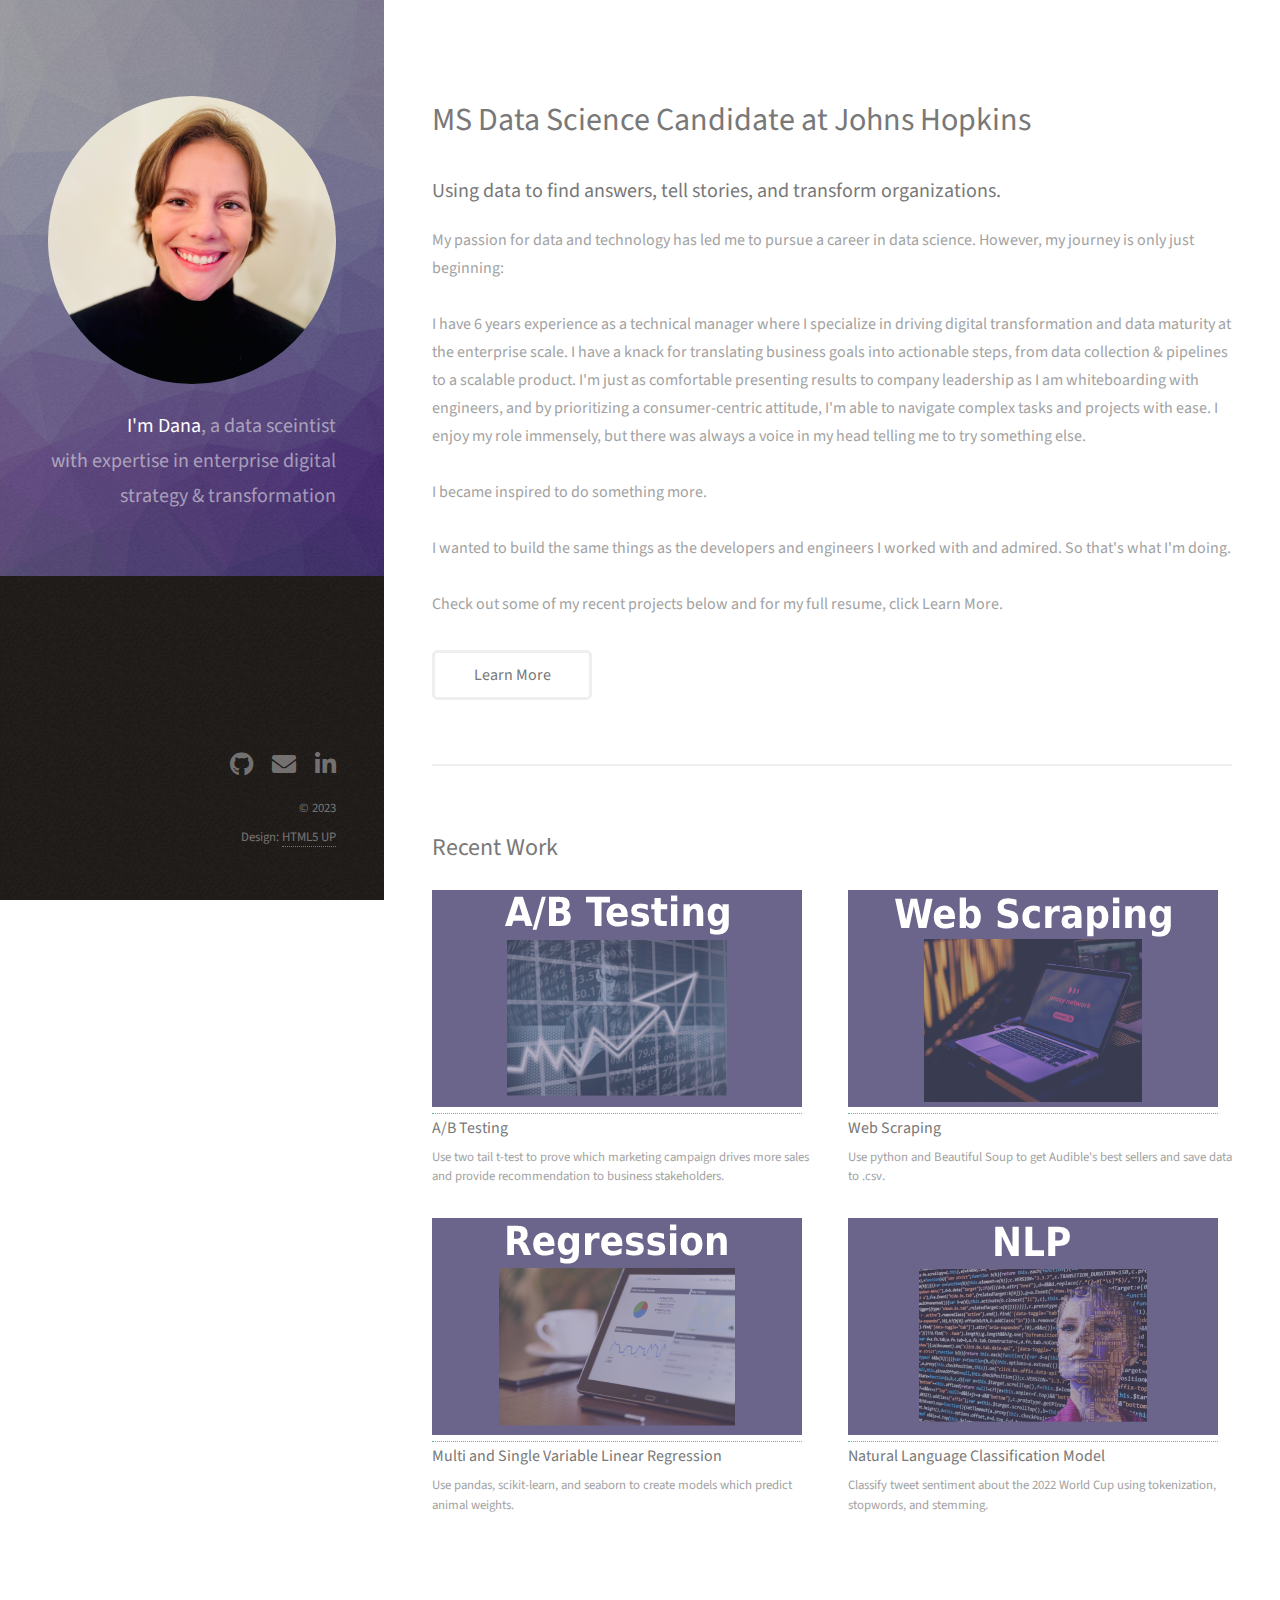
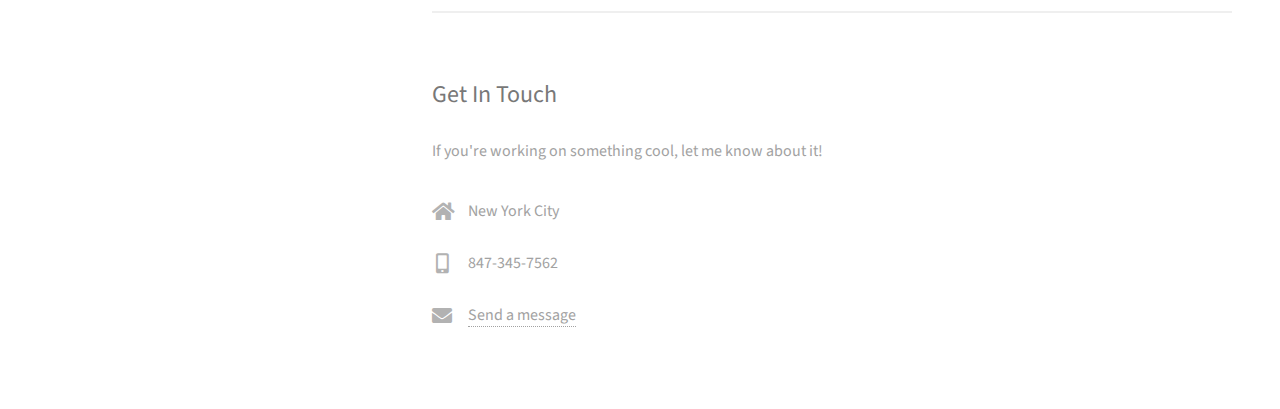
==== index.html @ c03e8cb5 "initial commit" ====
<!DOCTYPE HTML>
<!--
	Strata by HTML5 UP
	html5up.net | @ajlkn
	Free for personal and commercial use under the CCA 3.0 license (html5up.net/license)
-->
<html>
	<head>
		<title>Dana's Portfolio</title>
		<meta charset="utf-8" />
		<meta name="viewport" content="width=device-width, initial-scale=1, user-scalable=no" />
		<link rel="stylesheet" href="assets/css/main.css" />
	</head>
	<body class="is-preload">

		<!-- Header -->
			<header id="header">
				<div class="inner">
					<a href="#" class="image avatar"><img src="images/IMG_0393.jpg" alt="" /></a>
					<h1><strong>I'm Dana</strong>, a data sceintist </h1>
					<h1> with expertise in enterprise digital strategy & transformation</h1>
				</div>
			</header>

		<!-- Main -->
			<div id="main">

				<!-- One -->
					<section id="one">
						<header class="major">
							<h2>MS Data Science Candidate at Johns Hopkins</h2>
							<h3>Using data to find answers, tell stories, and transform organizations.</h3>
						</header>
						<p>My passion for data and technology has led me to pursue a career in data science. However, my journey is only just beginning: 
							<br></br>I have 6 years experience
							as a technical manager where I specialize in driving digital transformation and data maturity at the enterprise scale.
							I have a knack for translating business goals into actionable steps, from data collection & pipelines to a scalable product.
							I'm just as comfortable presenting results to company leadership as I am whiteboarding with engineers, and 
							by prioritizing a consumer-centric attitude, I'm able to navigate complex tasks and projects with ease. I enjoy my role immensely, but 
							there was always a voice in my head telling me to try something else. 


							<br></br>
							I became inspired to do something more. 
							<br></br>
							I wanted to build the same things as the developers and engineers I worked with and admired. So that's what I'm doing.
							<br></br> 

							Check out some of my recent projects below and for my full resume, click Learn More. 
						</p>
						<ul class="actions">
							<li><a href="Dana.Andrea_2023.pdf" class="button">Learn More</a></li>
						</ul>
					</section>

				<!-- Two -->
					<section id="two">
						<h2>Recent Work</h2>
						<div class="row">
							<article class="col-6 col-12-xsmall work-item">
								<a href="https://github.com/dandrea1/a-b-testing" ><img src="images/thumbs/thumbnail_proj1.png" alt="" /></a>
								<h3>A/B Testing</h3>
								<p>Use two tail t-test to prove which marketing campaign drives more sales and provide  recommendation to business stakeholders.</p>
							</article>
							<article class="col-6 col-12-xsmall work-item">
								<a href="https://github.com/dandrea1/audible_web_scraping"><img src="images/thumbs/thumbnail_proj2.png" alt="" /></a>
								<h3>Web Scraping</h3>
								<p>Use python and Beautiful Soup to get Audible's best sellers and save data to .csv.	</p>
							</article>
							<article class="col-6 col-12-xsmall work-item">
								<a href="https://github.com/dandrea1/multivariable-regression-fish-weights"><img src="images/thumbs/thumbnail_proj3.png" alt="" /></a>
								<h3>Multi and Single Variable Linear Regression</h3>
								<p>Use pandas, scikit-learn, and seaborn to create models which predict animal weights. </p>
							</article>
							<article class="col-6 col-12-xsmall work-item">
								<a href="https://github.com/dandrea1/nlp-world-cup-2022"><img src="images/thumbs/thumbnail_proj4.png" alt="" /></a>
								<h3>Natural Language Classification Model</h3>
								<p>Classify tweet sentiment about the 2022 World Cup using tokenization, stopwords, and stemming.</p>
							</article>
							<!--
								<article class="col-6 col-12-xsmall work-item">
								<a href="images/fulls/05.jpg" class="image fit thumb"><img src="images/thumbs/05.jpg" alt="" /></a>
								<h3>Nunc enim commodo aliquet</h3>
								<p>Lorem ipsum dolor sit amet nisl sed nullam feugiat.</p>
							</article>
							<article class="col-6 col-12-xsmall work-item">
								<a href="images/fulls/06.jpg" class="image fit thumb"><img src="images/thumbs/06.jpg" alt="" /></a>
								<h3>Risus ornare lacinia</h3>
								<p>Lorem ipsum dolor sit amet nisl sed nullam feugiat.</p>
							</article>

							-->
							
						</div>
						<!--
						<ul class="actions">
							<li><a href="portfolio.html" class="button">Full Portfolio</a></li>
						</ul> -->
					</section>

				<!-- Three -->
					<section id="three">
						<h2>Get In Touch</h2>
						<p>If you're working on something cool, let me know about it!</p>
						<!--<div class="row">
							<div class="col-8 col-12-small">
								<form method="post" action="https://formsubmit.co/el/kuyuda">
									<div class="row gtr-uniform gtr-50">
										<div class="col-6 col-12-xsmall"><input type="text" name="name" id="name" placeholder="Your Name" required/></div>
										<div class="col-6 col-12-xsmall"><input type="email" name="email" id="email" placeholder="Your Email" required/></div>
										<div class="col-12"><textarea name="message" id="message" placeholder="Message" rows="4"></textarea></div>
									</div>
									<br>
								
									<ul class="actions">
										<li><button type="submit" class="btn btn-lg btn-dark btn-block">Send Message</button></li>
										<a href="https://formsubmit.co/el/kuyuda" target="_blank">Email us</a>
										<li><input type="submit" value="Send Message" <a href="https://formsubmit.co/el/kuyuda" target="_blank"></a></a>></input></li>
					
									</ul>
								</form>
								
							</div>-->
							<div class="col-4 col-12-small">
								<ul class="labeled-icons">
									<li>
										<h3 class="icon solid fa-home"><span class="label">Address</span></h3>
										New York City
										<br />
										
									</li>
									<li>
										<h3 class="icon solid fa-mobile-alt"><span class="label">Phone</span></h3>
										847-345-7562
									</li>
									<li>
										<h3 class="icon solid fa-envelope"><span class="label">Email</span></h3>
										<a href="https://formsubmit.co/el/kuyuda">Send a message</a>
									</li>
								</ul>
							</div>
						</div>
					</section>

				<!-- Four -->
				<!--
					<section id="four">
						<h2>Elements</h2>

						<section>
							<h4>Text</h4>
							<p>This is <b>bold</b> and this is <strong>strong</strong>. This is <i>italic</i> and this is <em>emphasized</em>.
							This is <sup>superscript</sup> text and this is <sub>subscript</sub> text.
							This is <u>underlined</u> and this is code: <code>for (;;) { ... }</code>. Finally, <a href="#">this is a link</a>.</p>
							<hr />
							<header>
								<h4>Heading with a Subtitle</h4>
								<p>Lorem ipsum dolor sit amet nullam id egestas urna aliquam</p>
							</header>
							<p>Nunc lacinia ante nunc ac lobortis. Interdum adipiscing gravida odio porttitor sem non mi integer non faucibus ornare mi ut ante amet placerat aliquet. Volutpat eu sed ante lacinia sapien lorem accumsan varius montes viverra nibh in adipiscing blandit tempus accumsan.</p>
							<header>
								<h5>Heading with a Subtitle</h5>
								<p>Lorem ipsum dolor sit amet nullam id egestas urna aliquam</p>
							</header>
							<p>Nunc lacinia ante nunc ac lobortis. Interdum adipiscing gravida odio porttitor sem non mi integer non faucibus ornare mi ut ante amet placerat aliquet. Volutpat eu sed ante lacinia sapien lorem accumsan varius montes viverra nibh in adipiscing blandit tempus accumsan.</p>
							<hr />
							<h2>Heading Level 2</h2>
							<h3>Heading Level 3</h3>
							<h4>Heading Level 4</h4>
							<h5>Heading Level 5</h5>
							<h6>Heading Level 6</h6>
							<hr />
							<h5>Blockquote</h5>
							<blockquote>Fringilla nisl. Donec accumsan interdum nisi, quis tincidunt felis sagittis eget tempus euismod. Vestibulum ante ipsum primis in faucibus vestibulum. Blandit adipiscing eu felis iaculis volutpat ac adipiscing accumsan faucibus. Vestibulum ante ipsum primis in faucibus lorem ipsum dolor sit amet nullam adipiscing eu felis.</blockquote>
							<h5>Preformatted</h5>
							<pre><code>i = 0;

while (!deck.isInOrder()) {
print 'Iteration ' + i;
deck.shuffle();
i++;
}

print 'It took ' + i + ' iterations to sort the deck.';</code></pre>
						</section>

						<section>
							<h4>Lists</h4>
							<div class="row">
								<div class="col-6 col-12-xsmall">
									<h5>Unordered</h5>
									<ul>
										<li>Dolor pulvinar etiam magna etiam.</li>
										<li>Sagittis adipiscing lorem eleifend.</li>
										<li>Felis enim feugiat dolore viverra.</li>
									</ul>
									<h5>Alternate</h5>
									<ul class="alt">
										<li>Dolor pulvinar etiam magna etiam.</li>
										<li>Sagittis adipiscing lorem eleifend.</li>
										<li>Felis enim feugiat dolore viverra.</li>
									</ul>
								</div>
								<div class="col-6 col-12-xsmall">
									<h5>Ordered</h5>
									<ol>
										<li>Dolor pulvinar etiam magna etiam.</li>
										<li>Etiam vel felis at lorem sed viverra.</li>
										<li>Felis enim feugiat dolore viverra.</li>
										<li>Dolor pulvinar etiam magna etiam.</li>
										<li>Etiam vel felis at lorem sed viverra.</li>
										<li>Felis enim feugiat dolore viverra.</li>
									</ol>
									<h5>Icons</h5>
									<ul class="icons">
										<li><a href="#" class="icon brands fa-twitter"><span class="label">Twitter</span></a></li>
										<li><a href="#" class="icon brands fa-facebook-f"><span class="label">Facebook</span></a></li>
										<li><a href="#" class="icon brands fa-instagram"><span class="label">Instagram</span></a></li>
										<li><a href="#" class="icon brands fa-github"><span class="label">Github</span></a></li>
										<li><a href="#" class="icon brands fa-dribbble"><span class="label">Dribbble</span></a></li>
										<li><a href="#" class="icon brands fa-tumblr"><span class="label">Tumblr</span></a></li>
									</ul>
								</div>
							</div>
							<h5>Actions</h5>
							<ul class="actions">
								<li><a href="#" class="button primary">Default</a></li>
								<li><a href="#" class="button">Default</a></li>
							</ul>
							<ul class="actions small">
								<li><a href="#" class="button primary small">Small</a></li>
								<li><a href="#" class="button small">Small</a></li>
							</ul>
							<div class="row">
								<div class="col-6 col-12-small">
									<ul class="actions stacked">
										<li><a href="#" class="button primary">Default</a></li>
										<li><a href="#" class="button">Default</a></li>
									</ul>
								</div>
								<div class="col-6 col-12-small">
									<ul class="actions stacked">
										<li><a href="#" class="button primary small">Small</a></li>
										<li><a href="#" class="button small">Small</a></li>
									</ul>
								</div>
								<div class="col-6 col-12-small">
									<ul class="actions stacked">
										<li><a href="#" class="button primary fit">Default</a></li>
										<li><a href="#" class="button fit">Default</a></li>
									</ul>
								</div>
								<div class="col-6 col-12-small">
									<ul class="actions stacked">
										<li><a href="#" class="button primary small fit">Small</a></li>
										<li><a href="#" class="button small fit">Small</a></li>
									</ul>
								</div>
							</div>
						</section>

						<section>
							<h4>Table</h4>
							<h5>Default</h5>
							<div class="table-wrapper">
								<table>
									<thead>
										<tr>
											<th>Name</th>
											<th>Description</th>
											<th>Price</th>
										</tr>
									</thead>
									<tbody>
										<tr>
											<td>Item One</td>
											<td>Ante turpis integer aliquet porttitor.</td>
											<td>29.99</td>
										</tr>
										<tr>
											<td>Item Two</td>
											<td>Vis ac commodo adipiscing arcu aliquet.</td>
											<td>19.99</td>
										</tr>
										<tr>
											<td>Item Three</td>
											<td> Morbi faucibus arcu accumsan lorem.</td>
											<td>29.99</td>
										</tr>
										<tr>
											<td>Item Four</td>
											<td>Vitae integer tempus condimentum.</td>
											<td>19.99</td>
										</tr>
										<tr>
											<td>Item Five</td>
											<td>Ante turpis integer aliquet porttitor.</td>
											<td>29.99</td>
										</tr>
									</tbody>
									<tfoot>
										<tr>
											<td colspan="2"></td>
											<td>100.00</td>
										</tr>
									</tfoot>
								</table>
							</div>

							<h5>Alternate</h5>
							<div class="table-wrapper">
								<table class="alt">
									<thead>
										<tr>
											<th>Name</th>
											<th>Description</th>
											<th>Price</th>
										</tr>
									</thead>
									<tbody>
										<tr>
											<td>Item One</td>
											<td>Ante turpis integer aliquet porttitor.</td>
											<td>29.99</td>
										</tr>
										<tr>
											<td>Item Two</td>
											<td>Vis ac commodo adipiscing arcu aliquet.</td>
											<td>19.99</td>
										</tr>
										<tr>
											<td>Item Three</td>
											<td> Morbi faucibus arcu accumsan lorem.</td>
											<td>29.99</td>
										</tr>
										<tr>
											<td>Item Four</td>
											<td>Vitae integer tempus condimentum.</td>
											<td>19.99</td>
										</tr>
										<tr>
											<td>Item Five</td>
											<td>Ante turpis integer aliquet porttitor.</td>
											<td>29.99</td>
										</tr>
									</tbody>
									<tfoot>
										<tr>
											<td colspan="2"></td>
											<td>100.00</td>
										</tr>
									</tfoot>
								</table>
							</div>
						</section>

						<section>
							<h4>Buttons</h4>
							<ul class="actions">
								<li><a href="#" class="button primary">Primary</a></li>
								<li><a href="#" class="button">Default</a></li>
							</ul>
							<ul class="actions">
								<li><a href="#" class="button large">Large</a></li>
								<li><a href="#" class="button">Default</a></li>
								<li><a href="#" class="button small">Small</a></li>
							</ul>
							<ul class="actions fit">
								<li><a href="#" class="button primary fit">Fit</a></li>
								<li><a href="#" class="button fit">Fit</a></li>
							</ul>
							<ul class="actions fit small">
								<li><a href="#" class="button primary fit small">Fit + Small</a></li>
								<li><a href="#" class="button fit small">Fit + Small</a></li>
							</ul>
							<ul class="actions">
								<li><a href="#" class="button primary icon solid fa-download">Icon</a></li>
								<li><a href="#" class="button icon solid fa-download">Icon</a></li>
							</ul>
							<ul class="actions">
								<li><span class="button primary disabled">Primary</span></li>
								<li><span class="button disabled">Default</span></li>
							</ul>
						</section>

						<section>
							<h4>Form</h4>
							<form method="post" action="#">
								<div class="row gtr-uniform gtr-50">
									<div class="col-6 col-12-xsmall">
										<input type="text" name="demo-name" id="demo-name" value="" placeholder="Name" />
									</div>
									<div class="col-6 col-12-xsmall">
										<input type="email" name="demo-email" id="demo-email" value="" placeholder="Email" />
									</div>
									<div class="col-12">
										<select name="demo-category" id="demo-category">
											<option value="">- Category -</option>
											<option value="1">Manufacturing</option>
											<option value="1">Shipping</option>
											<option value="1">Administration</option>
											<option value="1">Human Resources</option>
										</select>
									</div>
									<div class="col-4 col-12-small">
										<input type="radio" id="demo-priority-low" name="demo-priority" checked>
										<label for="demo-priority-low">Low Priority</label>
									</div>
									<div class="col-4 col-12-small">
										<input type="radio" id="demo-priority-normal" name="demo-priority">
										<label for="demo-priority-normal">Normal Priority</label>
									</div>
									<div class="col-4 col-12-small">
										<input type="radio" id="demo-priority-high" name="demo-priority">
										<label for="demo-priority-high">High Priority</label>
									</div>
									<div class="col-6 col-12-small">
										<input type="checkbox" id="demo-copy" name="demo-copy">
										<label for="demo-copy">Email me a copy of this message</label>
									</div>
									<div class="col-6 col-12-small">
										<input type="checkbox" id="demo-human" name="demo-human" checked>
										<label for="demo-human">I am a human and not a robot</label>
									</div>
									<div class="col-12">
										<textarea name="demo-message" id="demo-message" placeholder="Enter your message" rows="6"></textarea>
									</div>
									<div class="col-12">
										<ul class="actions">
											<li><input type="submit" value="Send Message" class="primary" /></li>
											<li><input type="reset" value="Reset" /></li>
										</ul>
									</div>
								</div>
							</form>
						</section>

						<section>
							<h4>Image</h4>
							<h5>Fit</h5>
							<div class="box alt">
								<div class="row gtr-50 gtr-uniform">
									<div class="col-12"><span class="image fit"><img src="images/fulls/05.jpg" alt="" /></span></div>
									<div class="col-4"><span class="image fit"><img src="images/thumbs/01.jpg" alt="" /></span></div>
									<div class="col-4"><span class="image fit"><img src="images/thumbs/02.jpg" alt="" /></span></div>
									<div class="col-4"><span class="image fit"><img src="images/thumbs/03.jpg" alt="" /></span></div>
									<div class="col-4"><span class="image fit"><img src="images/thumbs/04.jpg" alt="" /></span></div>
									<div class="col-4"><span class="image fit"><img src="images/thumbs/05.jpg" alt="" /></span></div>
									<div class="col-4"><span class="image fit"><img src="images/thumbs/06.jpg" alt="" /></span></div>
									<div class="col-4"><span class="image fit"><img src="images/thumbs/03.jpg" alt="" /></span></div>
									<div class="col-4"><span class="image fit"><img src="images/thumbs/02.jpg" alt="" /></span></div>
									<div class="col-4"><span class="image fit"><img src="images/thumbs/01.jpg" alt="" /></span></div>
								</div>
							</div>
							<h5>Left &amp; Right</h5>
							<p><span class="image left"><img src="images/avatar.jpg" alt="" /></span>Fringilla nisl. Donec accumsan interdum nisi, quis tincidunt felis sagittis eget. tempus euismod. Vestibulum ante ipsum primis in faucibus vestibulum. Blandit adipiscing eu felis iaculis volutpat ac adipiscing accumsan eu faucibus. Integer ac pellentesque praesent tincidunt felis sagittis eget. tempus euismod. Vestibulum ante ipsum primis in faucibus vestibulum. Blandit adipiscing eu felis iaculis volutpat ac adipiscing accumsan eu faucibus. Integer ac pellentesque praesent. Donec accumsan interdum nisi, quis tincidunt felis sagittis eget. tempus euismod. Vestibulum ante ipsum primis in faucibus vestibulum. Blandit adipiscing eu felis iaculis volutpat ac adipiscing accumsan eu faucibus. Integer ac pellentesque praesent tincidunt felis sagittis eget. tempus euismod. Vestibulum ante ipsum primis in faucibus vestibulum. Blandit adipiscing eu felis iaculis volutpat ac adipiscing accumsan eu faucibus. Integer ac pellentesque praesent.</p>
							<p><span class="image right"><img src="images/avatar.jpg" alt="" /></span>Fringilla nisl. Donec accumsan interdum nisi, quis tincidunt felis sagittis eget. tempus euismod. Vestibulum ante ipsum primis in faucibus vestibulum. Blandit adipiscing eu felis iaculis volutpat ac adipiscing accumsan eu faucibus. Integer ac pellentesque praesent tincidunt felis sagittis eget. tempus euismod. Vestibulum ante ipsum primis in faucibus vestibulum. Blandit adipiscing eu felis iaculis volutpat ac adipiscing accumsan eu faucibus. Integer ac pellentesque praesent. Donec accumsan interdum nisi, quis tincidunt felis sagittis eget. tempus euismod. Vestibulum ante ipsum primis in faucibus vestibulum. Blandit adipiscing eu felis iaculis volutpat ac adipiscing accumsan eu faucibus. Integer ac pellentesque praesent tincidunt felis sagittis eget. tempus euismod. Vestibulum ante ipsum primis in faucibus vestibulum. Blandit adipiscing eu felis iaculis volutpat ac adipiscing accumsan eu faucibus. Integer ac pellentesque praesent.</p>
						</section>

					</section>
				-->

			</div>

		<!-- Footer -->
			<footer id="footer">
				<div class="inner">
					<ul class="icons">
						<li><a href="https://github.com/dandrea1" class="icon brands fa-github"><span class="label">Github</span></a></li>
						<li><a href="https://formsubmit.co/el/kuyuda" class="icon solid fa-envelope"><span class="label">Email</span></a></li>
						<li><a href="https://www.linkedin.com/in/dana-andrea-mba-8029447b/" class="icon brands fa-linkedin-in"><span class="label">Linkedin</span></a></li>
						<!--<li><a href="#three" class="icon solid fa-thumbtack"><span class="label">Email</span></a></li>-->
					</ul>
					<ul class="copyright">
						<li>&copy; 2023</li><li>Design: <a href="http://html5up.net">HTML5 UP</a></li>
					</ul>
				</div>
			</footer>

		<!-- Scripts -->
			<script src="assets/js/jquery.min.js"></script>
			<script src="assets/js/jquery.poptrox.min.js"></script>
			<script src="assets/js/browser.min.js"></script>
			<script src="assets/js/breakpoints.min.js"></script>
			<script src="assets/js/util.js"></script>
			<script src="assets/js/main.js"></script>

	</body>
</html>
---- assets/css/main.css ----
@import url("fontawesome-all.min.css");
@import url("https://fonts.googleapis.com/css?family=Source+Sans+Pro:400,400italic");

/*
	Strata by HTML5 UP
	html5up.net | @ajlkn
	Free for personal and commercial use under the CCA 3.0 license (html5up.net/license)
*/

html, body, div, span, applet, object,
iframe, h1, h2, h3, h4, h5, h6, p, blockquote,
pre, a, abbr, acronym, address, big, cite,
code, del, dfn, em, img, ins, kbd, q, s, samp,
small, strike, strong, sub, sup, tt, var, b,
u, i, center, dl, dt, dd, ol, ul, li, fieldset,
form, label, legend, table, caption, tbody,
tfoot, thead, tr, th, td, article, aside,
canvas, details, embed, figure, figcaption,
footer, header, hgroup, menu, nav, output, ruby,
section, summary, time, mark, audio, video {
	margin: 0;
	padding: 0;
	border: 0;
	font-size: 100%;
	font: inherit;
	vertical-align: baseline;}

article, aside, details, figcaption, figure,
footer, header, hgroup, menu, nav, section {
	display: block;}

body {
	line-height: 1;
}

ol, ul {
	list-style: none;
}

blockquote, q {
	quotes: none;
}

	blockquote:before, blockquote:after, q:before, q:after {
		content: '';
		content: none;
	}

table {
	border-collapse: collapse;
	border-spacing: 0;
}

body {
	-webkit-text-size-adjust: none;
}

mark {
	background-color: transparent;
	color: inherit;
}

input::-moz-focus-inner {
	border: 0;
	padding: 0;
}

input, select, textarea {
	-moz-appearance: none;
	-webkit-appearance: none;
	-ms-appearance: none;
	appearance: none;
}




/* Basic */

	html {
		box-sizing: border-box;
	}

	*, *:before, *:after {
		box-sizing: inherit;
	}

	body {
		background: #fff;
	}

		body.is-preload *, body.is-preload *:before, body.is-preload *:after {
			-moz-animation: none !important;
			-webkit-animation: none !important;
			-ms-animation: none !important;
			animation: none !important;
			-moz-transition: none !important;
			-webkit-transition: none !important;
			-ms-transition: none !important;
			transition: none !important;
		}

	body, input, select, textarea {
		color: #a2a2a2;
		font-family: "Source Sans Pro", Helvetica, sans-serif;
		font-size: 16pt;
		font-weight: 400;
		line-height: 1.75em;
	}

	a {
		-moz-transition: color 0.2s ease-in-out, border-color 0.2s ease-in-out;
		-webkit-transition: color 0.2s ease-in-out, border-color 0.2s ease-in-out;
		-ms-transition: color 0.2s ease-in-out, border-color 0.2s ease-in-out;
		transition: color 0.2s ease-in-out, border-color 0.2s ease-in-out;
		border-bottom: dotted 1px;
		color: #49bf9d;
		text-decoration: none;
	}

		a:hover {
			border-bottom-color: transparent;
			color: #49bf9d !important;
			text-decoration: none;
		}

	strong, b {
		color: #787878;
		font-weight: 400;
	}

	em, i {
		font-style: italic;
	}

	p {
		margin: 0 0 2em 0;
	}

	h1, h2, h3, h4, h5, h6 {
		color: #787878;
		font-weight: 400;
		line-height: 1em;
		margin: 0 0 1em 0;
	}

		h1 a, h2 a, h3 a, h4 a, h5 a, h6 a {
			color: inherit;
			text-decoration: none;
		}

	h1 {
		font-size: 2em;
		line-height: 1.5em;
	}

	h2 {
		font-size: 1.5em;
		line-height: 1.5em;
	}

	h3 {
		font-size: 1.25em;
		line-height: 1.5em;
	}

	h4 {
		font-size: 1.1em;
		line-height: 1.5em;
	}

	h5 {
		font-size: 0.9em;
		line-height: 1.5em;
	}

	h6 {
		font-size: 0.7em;
		line-height: 1.5em;
	}

	sub {
		font-size: 0.8em;
		position: relative;
		top: 0.5em;
	}

	sup {
		font-size: 0.8em;
		position: relative;
		top: -0.5em;
	}

	hr {
		border: 0;
		border-bottom: solid 2px #efefef;
		margin: 2em 0;
	}

		hr.major {
			margin: 3em 0;
		}

	blockquote {
		border-left: solid 6px #efefef;
		font-style: italic;
		margin: 0 0 2em 0;
		padding: 0.5em 0 0.5em 1.5em;
	}

	code {
		background: #f7f7f7;
		border-radius: 0.35em;
		border: solid 2px #efefef;
		font-family: "Courier New", monospace;
		font-size: 0.9em;
		margin: 0 0.25em;
		padding: 0.25em 0.65em;
	}

	pre {
		-webkit-overflow-scrolling: touch;
		font-family: "Courier New", monospace;
		font-size: 0.9em;
		margin: 0 0 2em 0;
	}

		pre code {
			display: block;
			line-height: 1.75em;
			padding: 1em 1.5em;
			overflow-x: auto;
		}

	.align-left {
		text-align: left;
	}

	.align-center {
		text-align: center;
	}

	.align-right {
		text-align: right;
	}

/* Container */

	.container {
		margin: 0 auto;
		max-width: calc(100% - 4em);
		width: 100%;
	}

		.container.xsmall {
			width: 25%;
		}

		.container.small {
			width: 50%;
		}

		.container.medium {
			width: 75%;
		}

		.container.large {
			width: 125%;
		}

		.container.xlarge {
			width: 150%;
		}

		.container.max {
			width: 100%;
		}

		@media screen and (max-width: 980px) {

			.container {
				width: 100% !important;
				max-width: 100% !important;
			}

		}

		@media screen and (max-width: 480px) {

			.container {
				max-width: calc(100% - 3em);
			}

		}

/* Row */

	.row {
		display: flex;
		flex-wrap: wrap;
		box-sizing: border-box;
		align-items: stretch;
	}

		.row > * {
			box-sizing: border-box;
		}

		.row.gtr-uniform > * > :last-child {
			margin-bottom: 0;
		}

		.row.aln-left {
			justify-content: flex-start;
		}

		.row.aln-center {
			justify-content: center;
		}

		.row.aln-right {
			justify-content: flex-end;
		}

		.row.aln-top {
			align-items: flex-start;
		}

		.row.aln-middle {
			align-items: center;
		}

		.row.aln-bottom {
			align-items: flex-end;
		}

		.row > .imp {
			order: -1;
		}

		.row > .col-1 {
			width: 8.33333%;
		}

		.row > .off-1 {
			margin-left: 8.33333%;
		}

		.row > .col-2 {
			width: 16.66667%;
		}

		.row > .off-2 {
			margin-left: 16.66667%;
		}

		.row > .col-3 {
			width: 25%;
		}

		.row > .off-3 {
			margin-left: 25%;
		}

		.row > .col-4 {
			width: 33.33333%;
		}

		.row > .off-4 {
			margin-left: 33.33333%;
		}

		.row > .col-5 {
			width: 41.66667%;
		}

		.row > .off-5 {
			margin-left: 41.66667%;
		}

		.row > .col-6 {
			width: 50%;
		}

		.row > .off-6 {
			margin-left: 50%;
		}

		.row > .col-7 {
			width: 58.33333%;
		}

		.row > .off-7 {
			margin-left: 58.33333%;
		}

		.row > .col-8 {
			width: 66.66667%;
		}

		.row > .off-8 {
			margin-left: 66.66667%;
		}

		.row > .col-9 {
			width: 75%;
		}

		.row > .off-9 {
			margin-left: 75%;
		}

		.row > .col-10 {
			width: 83.33333%;
		}

		.row > .off-10 {
			margin-left: 83.33333%;
		}

		.row > .col-11 {
			width: 91.66667%;
		}

		.row > .off-11 {
			margin-left: 91.66667%;
		}

		.row > .col-12 {
			width: 100%;
		}

		.row > .off-12 {
			margin-left: 100%;
		}

		.row.gtr-0 {
			margin-top: 0;
			margin-left: 0em;
		}

			.row.gtr-0 > * {
				padding: 0 0 0 0em;
			}

			.row.gtr-0.gtr-uniform {
				margin-top: 0em;
			}

				.row.gtr-0.gtr-uniform > * {
					padding-top: 0em;
				}

		.row.gtr-25 {
			margin-top: 0;
			margin-left: -0.625em;
		}

			.row.gtr-25 > * {
				padding: 0 0 0 0.625em;
			}

			.row.gtr-25.gtr-uniform {
				margin-top: -0.625em;
			}

				.row.gtr-25.gtr-uniform > * {
					padding-top: 0.625em;
				}

		.row.gtr-50 {
			margin-top: 0;
			margin-left: -1.25em;
		}

			.row.gtr-50 > * {
				padding: 0 0 0 1.25em;
			}

			.row.gtr-50.gtr-uniform {
				margin-top: -1.25em;
			}

				.row.gtr-50.gtr-uniform > * {
					padding-top: 1.25em;
				}

		.row {
			margin-top: 0;
			margin-left: -2.5em;
		}

			.row > * {
				padding: 0 0 0 2.5em;
			}

			.row.gtr-uniform {
				margin-top: -2.5em;
			}

				.row.gtr-uniform > * {
					padding-top: 2.5em;
				}

		.row.gtr-150 {
			margin-top: 0;
			margin-left: -3.75em;
		}

			.row.gtr-150 > * {
				padding: 0 0 0 3.75em;
			}

			.row.gtr-150.gtr-uniform {
				margin-top: -3.75em;
			}

				.row.gtr-150.gtr-uniform > * {
					padding-top: 3.75em;
				}

		.row.gtr-200 {
			margin-top: 0;
			margin-left: -5em;
		}

			.row.gtr-200 > * {
				padding: 0 0 0 5em;
			}

			.row.gtr-200.gtr-uniform {
				margin-top: -5em;
			}

				.row.gtr-200.gtr-uniform > * {
					padding-top: 5em;
				}

		@media screen and (max-width: 1800px) {

			.row {
				display: flex;
				flex-wrap: wrap;
				box-sizing: border-box;
				align-items: stretch;
			}

				.row > * {
					box-sizing: border-box;
				}

				.row.gtr-uniform > * > :last-child {
					margin-bottom: 0;
				}

				.row.aln-left {
					justify-content: flex-start;
				}

				.row.aln-center {
					justify-content: center;
				}

				.row.aln-right {
					justify-content: flex-end;
				}

				.row.aln-top {
					align-items: flex-start;
				}

				.row.aln-middle {
					align-items: center;
				}

				.row.aln-bottom {
					align-items: flex-end;
				}

				.row > .imp-xlarge {
					order: -1;
				}

				.row > .col-1-xlarge {
					width: 8.33333%;
				}

				.row > .off-1-xlarge {
					margin-left: 8.33333%;
				}

				.row > .col-2-xlarge {
					width: 16.66667%;
				}

				.row > .off-2-xlarge {
					margin-left: 16.66667%;
				}

				.row > .col-3-xlarge {
					width: 25%;
				}

				.row > .off-3-xlarge {
					margin-left: 25%;
				}

				.row > .col-4-xlarge {
					width: 33.33333%;
				}

				.row > .off-4-xlarge {
					margin-left: 33.33333%;
				}

				.row > .col-5-xlarge {
					width: 41.66667%;
				}

				.row > .off-5-xlarge {
					margin-left: 41.66667%;
				}

				.row > .col-6-xlarge {
					width: 50%;
				}

				.row > .off-6-xlarge {
					margin-left: 50%;
				}

				.row > .col-7-xlarge {
					width: 58.33333%;
				}

				.row > .off-7-xlarge {
					margin-left: 58.33333%;
				}

				.row > .col-8-xlarge {
					width: 66.66667%;
				}

				.row > .off-8-xlarge {
					margin-left: 66.66667%;
				}

				.row > .col-9-xlarge {
					width: 75%;
				}

				.row > .off-9-xlarge {
					margin-left: 75%;
				}

				.row > .col-10-xlarge {
					width: 83.33333%;
				}

				.row > .off-10-xlarge {
					margin-left: 83.33333%;
				}

				.row > .col-11-xlarge {
					width: 91.66667%;
				}

				.row > .off-11-xlarge {
					margin-left: 91.66667%;
				}

				.row > .col-12-xlarge {
					width: 100%;
				}

				.row > .off-12-xlarge {
					margin-left: 100%;
				}

				.row.gtr-0 {
					margin-top: 0;
					margin-left: 0em;
				}

					.row.gtr-0 > * {
						padding: 0 0 0 0em;
					}

					.row.gtr-0.gtr-uniform {
						margin-top: 0em;
					}

						.row.gtr-0.gtr-uniform > * {
							padding-top: 0em;
						}

				.row.gtr-25 {
					margin-top: 0;
					margin-left: -0.625em;
				}

					.row.gtr-25 > * {
						padding: 0 0 0 0.625em;
					}

					.row.gtr-25.gtr-uniform {
						margin-top: -0.625em;
					}

						.row.gtr-25.gtr-uniform > * {
							padding-top: 0.625em;
						}

				.row.gtr-50 {
					margin-top: 0;
					margin-left: -1.25em;
				}

					.row.gtr-50 > * {
						padding: 0 0 0 1.25em;
					}

					.row.gtr-50.gtr-uniform {
						margin-top: -1.25em;
					}

						.row.gtr-50.gtr-uniform > * {
							padding-top: 1.25em;
						}

				.row {
					margin-top: 0;
					margin-left: -2.5em;
				}

					.row > * {
						padding: 0 0 0 2.5em;
					}

					.row.gtr-uniform {
						margin-top: -2.5em;
					}

						.row.gtr-uniform > * {
							padding-top: 2.5em;
						}

				.row.gtr-150 {
					margin-top: 0;
					margin-left: -3.75em;
				}

					.row.gtr-150 > * {
						padding: 0 0 0 3.75em;
					}

					.row.gtr-150.gtr-uniform {
						margin-top: -3.75em;
					}

						.row.gtr-150.gtr-uniform > * {
							padding-top: 3.75em;
						}

				.row.gtr-200 {
					margin-top: 0;
					margin-left: -5em;
				}

					.row.gtr-200 > * {
						padding: 0 0 0 5em;
					}

					.row.gtr-200.gtr-uniform {
						margin-top: -5em;
					}

						.row.gtr-200.gtr-uniform > * {
							padding-top: 5em;
						}

		}

		@media screen and (max-width: 1280px) {

			.row {
				display: flex;
				flex-wrap: wrap;
				box-sizing: border-box;
				align-items: stretch;
			}

				.row > * {
					box-sizing: border-box;
				}

				.row.gtr-uniform > * > :last-child {
					margin-bottom: 0;
				}

				.row.aln-left {
					justify-content: flex-start;
				}

				.row.aln-center {
					justify-content: center;
				}

				.row.aln-right {
					justify-content: flex-end;
				}

				.row.aln-top {
					align-items: flex-start;
				}

				.row.aln-middle {
					align-items: center;
				}

				.row.aln-bottom {
					align-items: flex-end;
				}

				.row > .imp-large {
					order: -1;
				}

				.row > .col-1-large {
					width: 8.33333%;
				}

				.row > .off-1-large {
					margin-left: 8.33333%;
				}

				.row > .col-2-large {
					width: 16.66667%;
				}

				.row > .off-2-large {
					margin-left: 16.66667%;
				}

				.row > .col-3-large {
					width: 25%;
				}

				.row > .off-3-large {
					margin-left: 25%;
				}

				.row > .col-4-large {
					width: 33.33333%;
				}

				.row > .off-4-large {
					margin-left: 33.33333%;
				}

				.row > .col-5-large {
					width: 41.66667%;
				}

				.row > .off-5-large {
					margin-left: 41.66667%;
				}

				.row > .col-6-large {
					width: 50%;
				}

				.row > .off-6-large {
					margin-left: 50%;
				}

				.row > .col-7-large {
					width: 58.33333%;
				}

				.row > .off-7-large {
					margin-left: 58.33333%;
				}

				.row > .col-8-large {
					width: 66.66667%;
				}

				.row > .off-8-large {
					margin-left: 66.66667%;
				}

				.row > .col-9-large {
					width: 75%;
				}

				.row > .off-9-large {
					margin-left: 75%;
				}

				.row > .col-10-large {
					width: 83.33333%;
				}

				.row > .off-10-large {
					margin-left: 83.33333%;
				}

				.row > .col-11-large {
					width: 91.66667%;
				}

				.row > .off-11-large {
					margin-left: 91.66667%;
				}

				.row > .col-12-large {
					width: 100%;
				}

				.row > .off-12-large {
					margin-left: 100%;
				}

				.row.gtr-0 {
					margin-top: 0;
					margin-left: 0em;
				}

					.row.gtr-0 > * {
						padding: 0 0 0 0em;
					}

					.row.gtr-0.gtr-uniform {
						margin-top: 0em;
					}

						.row.gtr-0.gtr-uniform > * {
							padding-top: 0em;
						}

				.row.gtr-25 {
					margin-top: 0;
					margin-left: -0.5em;
				}

					.row.gtr-25 > * {
						padding: 0 0 0 0.5em;
					}

					.row.gtr-25.gtr-uniform {
						margin-top: -0.5em;
					}

						.row.gtr-25.gtr-uniform > * {
							padding-top: 0.5em;
						}

				.row.gtr-50 {
					margin-top: 0;
					margin-left: -1em;
				}

					.row.gtr-50 > * {
						padding: 0 0 0 1em;
					}

					.row.gtr-50.gtr-uniform {
						margin-top: -1em;
					}

						.row.gtr-50.gtr-uniform > * {
							padding-top: 1em;
						}

				.row {
					margin-top: 0;
					margin-left: -2em;
				}

					.row > * {
						padding: 0 0 0 2em;
					}

					.row.gtr-uniform {
						margin-top: -2em;
					}

						.row.gtr-uniform > * {
							padding-top: 2em;
						}

				.row.gtr-150 {
					margin-top: 0;
					margin-left: -3em;
				}

					.row.gtr-150 > * {
						padding: 0 0 0 3em;
					}

					.row.gtr-150.gtr-uniform {
						margin-top: -3em;
					}

						.row.gtr-150.gtr-uniform > * {
							padding-top: 3em;
						}

				.row.gtr-200 {
					margin-top: 0;
					margin-left: -4em;
				}

					.row.gtr-200 > * {
						padding: 0 0 0 4em;
					}

					.row.gtr-200.gtr-uniform {
						margin-top: -4em;
					}

						.row.gtr-200.gtr-uniform > * {
							padding-top: 4em;
						}

		}

		@media screen and (max-width: 980px) {

			.row {
				display: flex;
				flex-wrap: wrap;
				box-sizing: border-box;
				align-items: stretch;
			}

				.row > * {
					box-sizing: border-box;
				}

				.row.gtr-uniform > * > :last-child {
					margin-bottom: 0;
				}

				.row.aln-left {
					justify-content: flex-start;
				}

				.row.aln-center {
					justify-content: center;
				}

				.row.aln-right {
					justify-content: flex-end;
				}

				.row.aln-top {
					align-items: flex-start;
				}

				.row.aln-middle {
					align-items: center;
				}

				.row.aln-bottom {
					align-items: flex-end;
				}

				.row > .imp-medium {
					order: -1;
				}

				.row > .col-1-medium {
					width: 8.33333%;
				}

				.row > .off-1-medium {
					margin-left: 8.33333%;
				}

				.row > .col-2-medium {
					width: 16.66667%;
				}

				.row > .off-2-medium {
					margin-left: 16.66667%;
				}

				.row > .col-3-medium {
					width: 25%;
				}

				.row > .off-3-medium {
					margin-left: 25%;
				}

				.row > .col-4-medium {
					width: 33.33333%;
				}

				.row > .off-4-medium {
					margin-left: 33.33333%;
				}

				.row > .col-5-medium {
					width: 41.66667%;
				}

				.row > .off-5-medium {
					margin-left: 41.66667%;
				}

				.row > .col-6-medium {
					width: 50%;
				}

				.row > .off-6-medium {
					margin-left: 50%;
				}

				.row > .col-7-medium {
					width: 58.33333%;
				}

				.row > .off-7-medium {
					margin-left: 58.33333%;
				}

				.row > .col-8-medium {
					width: 66.66667%;
				}

				.row > .off-8-medium {
					margin-left: 66.66667%;
				}

				.row > .col-9-medium {
					width: 75%;
				}

				.row > .off-9-medium {
					margin-left: 75%;
				}

				.row > .col-10-medium {
					width: 83.33333%;
				}

				.row > .off-10-medium {
					margin-left: 83.33333%;
				}

				.row > .col-11-medium {
					width: 91.66667%;
				}

				.row > .off-11-medium {
					margin-left: 91.66667%;
				}

				.row > .col-12-medium {
					width: 100%;
				}

				.row > .off-12-medium {
					margin-left: 100%;
				}

				.row.gtr-0 {
					margin-top: 0;
					margin-left: 0em;
				}

					.row.gtr-0 > * {
						padding: 0 0 0 0em;
					}

					.row.gtr-0.gtr-uniform {
						margin-top: 0em;
					}

						.row.gtr-0.gtr-uniform > * {
							padding-top: 0em;
						}

				.row.gtr-25 {
					margin-top: 0;
					margin-left: -0.5em;
				}

					.row.gtr-25 > * {
						padding: 0 0 0 0.5em;
					}

					.row.gtr-25.gtr-uniform {
						margin-top: -0.5em;
					}

						.row.gtr-25.gtr-uniform > * {
							padding-top: 0.5em;
						}

				.row.gtr-50 {
					margin-top: 0;
					margin-left: -1em;
				}

					.row.gtr-50 > * {
						padding: 0 0 0 1em;
					}

					.row.gtr-50.gtr-uniform {
						margin-top: -1em;
					}

						.row.gtr-50.gtr-uniform > * {
							padding-top: 1em;
						}

				.row {
					margin-top: 0;
					margin-left: -2em;
				}

					.row > * {
						padding: 0 0 0 2em;
					}

					.row.gtr-uniform {
						margin-top: -2em;
					}

						.row.gtr-uniform > * {
							padding-top: 2em;
						}

				.row.gtr-150 {
					margin-top: 0;
					margin-left: -3em;
				}

					.row.gtr-150 > * {
						padding: 0 0 0 3em;
					}

					.row.gtr-150.gtr-uniform {
						margin-top: -3em;
					}

						.row.gtr-150.gtr-uniform > * {
							padding-top: 3em;
						}

				.row.gtr-200 {
					margin-top: 0;
					margin-left: -4em;
				}

					.row.gtr-200 > * {
						padding: 0 0 0 4em;
					}

					.row.gtr-200.gtr-uniform {
						margin-top: -4em;
					}

						.row.gtr-200.gtr-uniform > * {
							padding-top: 4em;
						}

		}

		@media screen and (max-width: 736px) {

			.row {
				display: flex;
				flex-wrap: wrap;
				box-sizing: border-box;
				align-items: stretch;
			}

				.row > * {
					box-sizing: border-box;
				}

				.row.gtr-uniform > * > :last-child {
					margin-bottom: 0;
				}

				.row.aln-left {
					justify-content: flex-start;
				}

				.row.aln-center {
					justify-content: center;
				}

				.row.aln-right {
					justify-content: flex-end;
				}

				.row.aln-top {
					align-items: flex-start;
				}

				.row.aln-middle {
					align-items: center;
				}

				.row.aln-bottom {
					align-items: flex-end;
				}

				.row > .imp-small {
					order: -1;
				}

				.row > .col-1-small {
					width: 8.33333%;
				}

				.row > .off-1-small {
					margin-left: 8.33333%;
				}

				.row > .col-2-small {
					width: 16.66667%;
				}

				.row > .off-2-small {
					margin-left: 16.66667%;
				}

				.row > .col-3-small {
					width: 25%;
				}

				.row > .off-3-small {
					margin-left: 25%;
				}

				.row > .col-4-small {
					width: 33.33333%;
				}

				.row > .off-4-small {
					margin-left: 33.33333%;
				}

				.row > .col-5-small {
					width: 41.66667%;
				}

				.row > .off-5-small {
					margin-left: 41.66667%;
				}

				.row > .col-6-small {
					width: 50%;
				}

				.row > .off-6-small {
					margin-left: 50%;
				}

				.row > .col-7-small {
					width: 58.33333%;
				}

				.row > .off-7-small {
					margin-left: 58.33333%;
				}

				.row > .col-8-small {
					width: 66.66667%;
				}

				.row > .off-8-small {
					margin-left: 66.66667%;
				}

				.row > .col-9-small {
					width: 75%;
				}

				.row > .off-9-small {
					margin-left: 75%;
				}

				.row > .col-10-small {
					width: 83.33333%;
				}

				.row > .off-10-small {
					margin-left: 83.33333%;
				}

				.row > .col-11-small {
					width: 91.66667%;
				}

				.row > .off-11-small {
					margin-left: 91.66667%;
				}

				.row > .col-12-small {
					width: 100%;
				}

				.row > .off-12-small {
					margin-left: 100%;
				}

				.row.gtr-0 {
					margin-top: 0;
					margin-left: 0em;
				}

					.row.gtr-0 > * {
						padding: 0 0 0 0em;
					}

					.row.gtr-0.gtr-uniform {
						margin-top: 0em;
					}

						.row.gtr-0.gtr-uniform > * {
							padding-top: 0em;
						}

				.row.gtr-25 {
					margin-top: 0;
					margin-left: -0.375em;
				}

					.row.gtr-25 > * {
						padding: 0 0 0 0.375em;
					}

					.row.gtr-25.gtr-uniform {
						margin-top: -0.375em;
					}

						.row.gtr-25.gtr-uniform > * {
							padding-top: 0.375em;
						}

				.row.gtr-50 {
					margin-top: 0;
					margin-left: -0.75em;
				}

					.row.gtr-50 > * {
						padding: 0 0 0 0.75em;
					}

					.row.gtr-50.gtr-uniform {
						margin-top: -0.75em;
					}

						.row.gtr-50.gtr-uniform > * {
							padding-top: 0.75em;
						}

				.row {
					margin-top: 0;
					margin-left: -1.5em;
				}

					.row > * {
						padding: 0 0 0 1.5em;
					}

					.row.gtr-uniform {
						margin-top: -1.5em;
					}

						.row.gtr-uniform > * {
							padding-top: 1.5em;
						}

				.row.gtr-150 {
					margin-top: 0;
					margin-left: -2.25em;
				}

					.row.gtr-150 > * {
						padding: 0 0 0 2.25em;
					}

					.row.gtr-150.gtr-uniform {
						margin-top: -2.25em;
					}

						.row.gtr-150.gtr-uniform > * {
							padding-top: 2.25em;
						}

				.row.gtr-200 {
					margin-top: 0;
					margin-left: -3em;
				}

					.row.gtr-200 > * {
						padding: 0 0 0 3em;
					}

					.row.gtr-200.gtr-uniform {
						margin-top: -3em;
					}

						.row.gtr-200.gtr-uniform > * {
							padding-top: 3em;
						}

		}

		@media screen and (max-width: 480px) {

			.row {
				display: flex;
				flex-wrap: wrap;
				box-sizing: border-box;
				align-items: stretch;
			}

				.row > * {
					box-sizing: border-box;
				}

				.row.gtr-uniform > * > :last-child {
					margin-bottom: 0;
				}

				.row.aln-left {
					justify-content: flex-start;
				}

				.row.aln-center {
					justify-content: center;
				}

				.row.aln-right {
					justify-content: flex-end;
				}

				.row.aln-top {
					align-items: flex-start;
				}

				.row.aln-middle {
					align-items: center;
				}

				.row.aln-bottom {
					align-items: flex-end;
				}

				.row > .imp-xsmall {
					order: -1;
				}

				.row > .col-1-xsmall {
					width: 8.33333%;
				}

				.row > .off-1-xsmall {
					margin-left: 8.33333%;
				}

				.row > .col-2-xsmall {
					width: 16.66667%;
				}

				.row > .off-2-xsmall {
					margin-left: 16.66667%;
				}

				.row > .col-3-xsmall {
					width: 25%;
				}

				.row > .off-3-xsmall {
					margin-left: 25%;
				}

				.row > .col-4-xsmall {
					width: 33.33333%;
				}

				.row > .off-4-xsmall {
					margin-left: 33.33333%;
				}

				.row > .col-5-xsmall {
					width: 41.66667%;
				}

				.row > .off-5-xsmall {
					margin-left: 41.66667%;
				}

				.row > .col-6-xsmall {
					width: 50%;
				}

				.row > .off-6-xsmall {
					margin-left: 50%;
				}

				.row > .col-7-xsmall {
					width: 58.33333%;
				}

				.row > .off-7-xsmall {
					margin-left: 58.33333%;
				}

				.row > .col-8-xsmall {
					width: 66.66667%;
				}

				.row > .off-8-xsmall {
					margin-left: 66.66667%;
				}

				.row > .col-9-xsmall {
					width: 75%;
				}

				.row > .off-9-xsmall {
					margin-left: 75%;
				}

				.row > .col-10-xsmall {
					width: 83.33333%;
				}

				.row > .off-10-xsmall {
					margin-left: 83.33333%;
				}

				.row > .col-11-xsmall {
					width: 91.66667%;
				}

				.row > .off-11-xsmall {
					margin-left: 91.66667%;
				}

				.row > .col-12-xsmall {
					width: 100%;
				}

				.row > .off-12-xsmall {
					margin-left: 100%;
				}

				.row.gtr-0 {
					margin-top: 0;
					margin-left: 0em;
				}

					.row.gtr-0 > * {
						padding: 0 0 0 0em;
					}

					.row.gtr-0.gtr-uniform {
						margin-top: 0em;
					}

						.row.gtr-0.gtr-uniform > * {
							padding-top: 0em;
						}

				.row.gtr-25 {
					margin-top: 0;
					margin-left: -0.375em;
				}

					.row.gtr-25 > * {
						padding: 0 0 0 0.375em;
					}

					.row.gtr-25.gtr-uniform {
						margin-top: -0.375em;
					}

						.row.gtr-25.gtr-uniform > * {
							padding-top: 0.375em;
						}

				.row.gtr-50 {
					margin-top: 0;
					margin-left: -0.75em;
				}

					.row.gtr-50 > * {
						padding: 0 0 0 0.75em;
					}

					.row.gtr-50.gtr-uniform {
						margin-top: -0.75em;
					}

						.row.gtr-50.gtr-uniform > * {
							padding-top: 0.75em;
						}

				.row {
					margin-top: 0;
					margin-left: -1.5em;
				}

					.row > * {
						padding: 0 0 0 1.5em;
					}

					.row.gtr-uniform {
						margin-top: -1.5em;
					}

						.row.gtr-uniform > * {
							padding-top: 1.5em;
						}

				.row.gtr-150 {
					margin-top: 0;
					margin-left: -2.25em;
				}

					.row.gtr-150 > * {
						padding: 0 0 0 2.25em;
					}

					.row.gtr-150.gtr-uniform {
						margin-top: -2.25em;
					}

						.row.gtr-150.gtr-uniform > * {
							padding-top: 2.25em;
						}

				.row.gtr-200 {
					margin-top: 0;
					margin-left: -3em;
				}

					.row.gtr-200 > * {
						padding: 0 0 0 3em;
					}

					.row.gtr-200.gtr-uniform {
						margin-top: -3em;
					}

						.row.gtr-200.gtr-uniform > * {
							padding-top: 3em;
						}

		}

/* Section/Article */

	section.special, article.special {
		text-align: center;
	}

	header p {
		color: #b2b2b2;
		position: relative;
		margin: 0 0 1.5em 0;
	}

	header h2 + p {
		font-size: 1.25em;
		margin-top: -1em;
		line-height: 1.5em;
	}

	header h3 + p {
		font-size: 1.1em;
		margin-top: -0.8em;
		line-height: 1.5em;
	}

	header h4 + p,
	header h5 + p,
	header h6 + p {
		font-size: 0.9em;
		margin-top: -0.6em;
		line-height: 1.5em;
	}

	header.major h2 {
		font-size: 2em;
	}

/* Form */

	form {
		margin: 0 0 2em 0;
	}

	label {
		color: #787878;
		display: block;
		font-size: 0.9em;
		font-weight: 400;
		margin: 0 0 1em 0;
	}

	input[type="text"],
	input[type="password"],
	input[type="email"],
	select,
	textarea {
		-moz-appearance: none;
		-webkit-appearance: none;
		-ms-appearance: none;
		appearance: none;
		background: #f7f7f7;
		border-radius: 0.35em;
		border: solid 2px transparent;
		color: inherit;
		display: block;
		outline: 0;
		padding: 0 0.75em;
		text-decoration: none;
		width: 100%;
	}

		input[type="text"]:invalid,
		input[type="password"]:invalid,
		input[type="email"]:invalid,
		select:invalid,
		textarea:invalid {
			box-shadow: none;
		}

		input[type="text"]:focus,
		input[type="password"]:focus,
		input[type="email"]:focus,
		select:focus,
		textarea:focus {
			border-color: #49bf9d;
		}

	select {
		background-image: url("data:image/svg+xml;charset=utf8,%3Csvg xmlns='http://www.w3.org/2000/svg' width='40' height='40' preserveAspectRatio='none' viewBox='0 0 40 40'%3E%3Cpath d='M9.4,12.3l10.4,10.4l10.4-10.4c0.2-0.2,0.5-0.4,0.9-0.4c0.3,0,0.6,0.1,0.9,0.4l3.3,3.3c0.2,0.2,0.4,0.5,0.4,0.9 c0,0.4-0.1,0.6-0.4,0.9L20.7,31.9c-0.2,0.2-0.5,0.4-0.9,0.4c-0.3,0-0.6-0.1-0.9-0.4L4.3,17.3c-0.2-0.2-0.4-0.5-0.4-0.9 c0-0.4,0.1-0.6,0.4-0.9l3.3-3.3c0.2-0.2,0.5-0.4,0.9-0.4S9.1,12.1,9.4,12.3z' fill='%23dfdfdf' /%3E%3C/svg%3E");
		background-size: 1.25rem;
		background-repeat: no-repeat;
		background-position: calc(100% - 1rem) center;
		height: 2.75em;
		padding-right: 2.75em;
		text-overflow: ellipsis;
	}

		select option {
			color: #787878;
			background: #fff;
		}

		select:focus::-ms-value {
			background-color: transparent;
		}

		select::-ms-expand {
			display: none;
		}

	input[type="text"],
	input[type="password"],
	input[type="email"],
	select {
		height: 2.75em;
	}

	textarea {
		padding: 0.75em;
	}

	input[type="checkbox"],
	input[type="radio"] {
		-moz-appearance: none;
		-webkit-appearance: none;
		-ms-appearance: none;
		appearance: none;
		display: block;
		float: left;
		margin-right: -2em;
		opacity: 0;
		width: 1em;
		z-index: -1;
	}

		input[type="checkbox"] + label,
		input[type="radio"] + label {
			text-decoration: none;
			color: #a2a2a2;
			cursor: pointer;
			display: inline-block;
			font-size: 1em;
			font-weight: 400;
			padding-left: 2.4em;
			padding-right: 0.75em;
			position: relative;
		}

			input[type="checkbox"] + label:before,
			input[type="radio"] + label:before {
				-moz-osx-font-smoothing: grayscale;
				-webkit-font-smoothing: antialiased;
				display: inline-block;
				font-style: normal;
				font-variant: normal;
				text-rendering: auto;
				line-height: 1;
				text-transform: none !important;
				font-family: 'Font Awesome 5 Free';
				font-weight: 900;
			}

			input[type="checkbox"] + label:before,
			input[type="radio"] + label:before {
				background: #f7f7f7;
				border-radius: 0.35em;
				border: solid 2px transparent;
				content: '';
				display: inline-block;
				font-size: 0.8em;
				height: 2.0625em;
				left: 0;
				line-height: 1.85625em;
				position: absolute;
				text-align: center;
				top: 0;
				width: 2.0625em;
			}

		input[type="checkbox"]:checked + label:before,
		input[type="radio"]:checked + label:before {
			background: #787878;
			border-color: #787878;
			color: #fff;
			content: '\f00c';
		}

		input[type="checkbox"]:focus + label:before,
		input[type="radio"]:focus + label:before {
			border-color: #49bf9d;
		}

	input[type="checkbox"] + label:before {
		border-radius: 0.35em;
	}

	input[type="radio"] + label:before {
		border-radius: 100%;
	}

	::-webkit-input-placeholder {
		color: #b2b2b2 !important;
		opacity: 1.0;
	}

	:-moz-placeholder {
		color: #b2b2b2 !important;
		opacity: 1.0;
	}

	::-moz-placeholder {
		color: #b2b2b2 !important;
		opacity: 1.0;
	}

	:-ms-input-placeholder {
		color: #b2b2b2 !important;
		opacity: 1.0;
	}

/* Box */

	.box {
		border-radius: 0.35em;
		border: solid 2px #efefef;
		margin-bottom: 2em;
		padding: 1.5em;
	}

		.box > :last-child,
		.box > :last-child > :last-child,
		.box > :last-child > :last-child > :last-child {
			margin-bottom: 0;
		}

		.box.alt {
			border: 0;
			border-radius: 0;
			padding: 0;
		}

/* Icon */

	.icon {
		text-decoration: none;
		border-bottom: none;
		position: relative;
	}

		.icon:before {
			-moz-osx-font-smoothing: grayscale;
			-webkit-font-smoothing: antialiased;
			display: inline-block;
			font-style: normal;
			font-variant: normal;
			text-rendering: auto;
			line-height: 1;
			text-transform: none !important;
			font-family: 'Font Awesome 5 Free';
			font-weight: 400;
		}

		.icon > .label {
			display: none;
		}

		.icon:before {
			line-height: inherit;
		}

		.icon.solid:before {
			font-weight: 900;
		}

		.icon.brands:before {
			font-family: 'Font Awesome 5 Brands';
		}

/* Image */

	.image {
		border-radius: 0.35em;
		border: 0;
		display: inline-block;
		position: relative;
	}

		.image:before {
			-moz-transition: opacity 0.2s ease-in-out;
			-webkit-transition: opacity 0.2s ease-in-out;
			-ms-transition: opacity 0.2s ease-in-out;
			transition: opacity 0.2s ease-in-out;
			background: url("images/overlay.png");
			border-radius: 0.35em;
			content: '';
			display: block;
			height: 100%;
			left: 0;
			opacity: 0.5;
			position: absolute;
			top: 0;
			width: 100%;
		}

		.image.thumb {
			text-align: center;
		}

			.image.thumb:after {
				-moz-transition: opacity 0.2s ease-in-out;
				-webkit-transition: opacity 0.2s ease-in-out;
				-ms-transition: opacity 0.2s ease-in-out;
				transition: opacity 0.2s ease-in-out;
				border-radius: 0.35em;
				border: solid 3px rgba(255, 255, 255, 0.5);
				color: #fff;
				content: 'View';
				display: inline-block;
				font-size: 0.8em;
				font-weight: 400;
				left: 50%;
				line-height: 2.25em;
				margin: -1.25em 0 0 -3em;
				opacity: 0;
				padding: 0 1.5em;
				position: absolute;
				text-align: center;
				text-decoration: none;
				top: 50%;
				white-space: nowrap;
			}

			.image.thumb:hover:after {
				opacity: 1.0;
			}

			.image.thumb:hover:before {
				background: url("images/overlay.png"), url("images/overlay.png");
				opacity: 1.0;
			}

		.image img {
			border-radius: 0.35em;
			display: block;
		}

		.image.left {
			float: left;
			margin: 0 1.5em 1em 0;
			top: 0.25em;
		}

		.image.right {
			float: right;
			margin: 0 0 1em 1.5em;
			top: 0.25em;
		}

		.image.left, .image.right {
			max-width: 40%;
		}

			.image.left img, .image.right img {
				width: 100%;
			}

		.image.fit {
			display: block;
			margin: 0 0 2em 0;
			width: 100%;
		}

			.image.fit img {
				width: 100%;
			}

		.image.avatar {
			border-radius: 100%;
		}

			.image.avatar:before {
				display: none;
			}

			.image.avatar img {
				border-radius: 100%;
				width: 100%;
				
			}

/* List */

	ol {
		list-style: decimal;
		margin: 0 0 2em 0;
		padding-left: 1.25em;
	}

		ol li {
			padding-left: 0.25em;
		}

	ul {
		list-style: disc;
		margin: 0 0 2em 0;
		padding-left: 1em;
	}

		ul li {
			padding-left: 0.5em;
		}

		ul.alt {
			list-style: none;
			padding-left: 0;
		}

			ul.alt li {
				border-top: solid 2px #efefef;
				padding: 0.5em 0;
			}

				ul.alt li:first-child {
					border-top: 0;
					padding-top: 0;
				}

	dl {
		margin: 0 0 2em 0;
	}

/* Icons */

	ul.icons {
		cursor: default;
		list-style: none;
		padding-left: 0;
	}

		ul.icons li {
			display: inline-block;
			padding: 0 1em 0 0;
		}

			ul.icons li:last-child {
				padding-right: 0;
			}

			ul.icons li .icon:before {
				font-size: 1.5em;
			}

/* Labeled Icons */

	ul.labeled-icons {
		list-style: none;
		padding: 0;
	}

		ul.labeled-icons li {
			line-height: 1.75em;
			margin: 1.5em 0 0 0;
			padding-left: 2.25em;
			position: relative;
		}

			ul.labeled-icons li:first-child {
				margin-top: 0;
			}

			ul.labeled-icons li a {
				color: inherit;
			}

			ul.labeled-icons li h3 {
				color: #b2b2b2;
				left: 0;
				position: absolute;
				text-align: center;
				top: 0;
				width: 1em;
			}

/* Actions */

	ul.actions {
		display: -moz-flex;
		display: -webkit-flex;
		display: -ms-flex;
		display: flex;
		cursor: default;
		list-style: none;
		margin-left: -1em;
		padding-left: 0;
	}

		ul.actions li {
			padding: 0 0 0 1em;
			vertical-align: middle;
		}

		ul.actions.special {
			-moz-justify-content: center;
			-webkit-justify-content: center;
			-ms-justify-content: center;
			justify-content: center;
			width: 100%;
			margin-left: 0;
		}

			ul.actions.special li:first-child {
				padding-left: 0;
			}

		ul.actions.stacked {
			-moz-flex-direction: column;
			-webkit-flex-direction: column;
			-ms-flex-direction: column;
			flex-direction: column;
			margin-left: 0;
		}

			ul.actions.stacked li {
				padding: 1.3em 0 0 0;
			}

				ul.actions.stacked li:first-child {
					padding-top: 0;
				}

		ul.actions.fit {
			width: calc(100% + 1em);
		}

			ul.actions.fit li {
				-moz-flex-grow: 1;
				-webkit-flex-grow: 1;
				-ms-flex-grow: 1;
				flex-grow: 1;
				-moz-flex-shrink: 1;
				-webkit-flex-shrink: 1;
				-ms-flex-shrink: 1;
				flex-shrink: 1;
				width: 100%;
			}

				ul.actions.fit li > * {
					width: 100%;
				}

			ul.actions.fit.stacked {
				width: 100%;
			}

		@media screen and (max-width: 480px) {

			ul.actions:not(.fixed) {
				-moz-flex-direction: column;
				-webkit-flex-direction: column;
				-ms-flex-direction: column;
				flex-direction: column;
				margin-left: 0;
				width: 100% !important;
			}

				ul.actions:not(.fixed) li {
					-moz-flex-grow: 1;
					-webkit-flex-grow: 1;
					-ms-flex-grow: 1;
					flex-grow: 1;
					-moz-flex-shrink: 1;
					-webkit-flex-shrink: 1;
					-ms-flex-shrink: 1;
					flex-shrink: 1;
					padding: 1em 0 0 0;
					text-align: center;
					width: 100%;
				}

					ul.actions:not(.fixed) li > * {
						width: 100%;
					}

					ul.actions:not(.fixed) li:first-child {
						padding-top: 0;
					}

					ul.actions:not(.fixed) li input[type="submit"],
					ul.actions:not(.fixed) li input[type="reset"],
					ul.actions:not(.fixed) li input[type="button"],
					ul.actions:not(.fixed) li button,
					ul.actions:not(.fixed) li .button {
						width: 100%;
					}

						ul.actions:not(.fixed) li input[type="submit"].icon:before,
						ul.actions:not(.fixed) li input[type="reset"].icon:before,
						ul.actions:not(.fixed) li input[type="button"].icon:before,
						ul.actions:not(.fixed) li button.icon:before,
						ul.actions:not(.fixed) li .button.icon:before {
							margin-left: -0.5em;
						}

		}

/* Table */

	.table-wrapper {
		-webkit-overflow-scrolling: touch;
		overflow-x: auto;
	}

	table {
		margin: 0 0 2em 0;
		width: 100%;
	}

		table tbody tr {
			border: solid 1px #efefef;
			border-left: 0;
			border-right: 0;
		}

			table tbody tr:nth-child(2n + 1) {
				background-color: #f7f7f7;
			}

		table td {
			padding: 0.75em 0.75em;
		}

		table th {
			color: #787878;
			font-size: 0.9em;
			font-weight: 400;
			padding: 0 0.75em 0.75em 0.75em;
			text-align: left;
		}

		table thead {
			border-bottom: solid 2px #efefef;
		}

		table tfoot {
			border-top: solid 2px #efefef;
		}

		table.alt {
			border-collapse: separate;
		}

			table.alt tbody tr td {
				border: solid 2px #efefef;
				border-left-width: 0;
				border-top-width: 0;
			}

				table.alt tbody tr td:first-child {
					border-left-width: 2px;
				}

			table.alt tbody tr:first-child td {
				border-top-width: 2px;
			}

			table.alt thead {
				border-bottom: 0;
			}

			table.alt tfoot {
				border-top: 0;
			}

/* Button */

	input[type="submit"],
	input[type="reset"],
	input[type="button"],
	.button {
		-moz-appearance: none;
		-webkit-appearance: none;
		-ms-appearance: none;
		appearance: none;
		-moz-transition: background-color 0.2s ease-in-out, color 0.2s ease-in-out, border-color 0.2s ease-in-out;
		-webkit-transition: background-color 0.2s ease-in-out, color 0.2s ease-in-out, border-color 0.2s ease-in-out;
		-ms-transition: background-color 0.2s ease-in-out, color 0.2s ease-in-out, border-color 0.2s ease-in-out;
		transition: background-color 0.2s ease-in-out, color 0.2s ease-in-out, border-color 0.2s ease-in-out;
		background-color: transparent;
		border-radius: 0.35em;
		border: solid 3px #efefef;
		color: #787878 !important;
		cursor: pointer;
		display: inline-block;
		font-weight: 400;
		height: 3.15em;
		height: calc(2.75em + 6px);
		line-height: 2.75em;
		min-width: 10em;
		padding: 0 1.5em;
		text-align: center;
		text-decoration: none;
		white-space: nowrap;
	}

		input[type="submit"]:hover,
		input[type="reset"]:hover,
		input[type="button"]:hover,
		.button:hover {
			border-color: #49bf9d;
			color: #49bf9d !important;
		}

		input[type="submit"]:active,
		input[type="reset"]:active,
		input[type="button"]:active,
		.button:active {
			background-color: rgba(73, 191, 157, 0.1);
			border-color: #49bf9d;
			color: #49bf9d !important;
		}

		input[type="submit"].icon,
		input[type="reset"].icon,
		input[type="button"].icon,
		.button.icon {
			padding-left: 1.35em;
		}

			input[type="submit"].icon:before,
			input[type="reset"].icon:before,
			input[type="button"].icon:before,
			.button.icon:before {
				margin-right: 0.5em;
			}

		input[type="submit"].fit,
		input[type="reset"].fit,
		input[type="button"].fit,
		.button.fit {
			min-width: 0;
			width: 100%;
		}

		input[type="submit"].small,
		input[type="reset"].small,
		input[type="button"].small,
		.button.small {
			font-size: 0.8em;
		}

		input[type="submit"].large,
		input[type="reset"].large,
		input[type="button"].large,
		.button.large {
			font-size: 1.35em;
		}

		input[type="submit"].primary,
		input[type="reset"].primary,
		input[type="button"].primary,
		.button.primary {
			background-color: #49bf9d;
			border-color: #49bf9d;
			color: #ffffff !important;
		}

			input[type="submit"].primary:hover,
			input[type="reset"].primary:hover,
			input[type="button"].primary:hover,
			.button.primary:hover {
				background-color: #5cc6a7;
				border-color: #5cc6a7;
			}

			input[type="submit"].primary:active,
			input[type="reset"].primary:active,
			input[type="button"].primary:active,
			.button.primary:active {
				background-color: #3eb08f;
				border-color: #3eb08f;
			}

		input[type="submit"].disabled, input[type="submit"]:disabled,
		input[type="reset"].disabled,
		input[type="reset"]:disabled,
		input[type="button"].disabled,
		input[type="button"]:disabled,
		.button.disabled,
		.button:disabled {
			background-color: #e7e7e7 !important;
			border-color: #e7e7e7 !important;
			color: #b2b2b2 !important;
			cursor: default;
		}

/* Work Item */

	.work-item {
		margin: 0 0 2em 0;
	}

		.work-item .image {
			margin: 0 0 1.5em 0;
		}

		.work-item h3 {
			font-size: 1em;
			margin: 0 0 0.5em 0;
		}

		.work-item p {
			font-size: 0.8em;
			line-height: 1.5em;
			margin: 0;
		}

/* Header */

	#header {
		display: -moz-flex;
		display: -webkit-flex;
		display: -ms-flex;
		display: flex;
		-moz-flex-direction: column;
		-webkit-flex-direction: column;
		-ms-flex-direction: column;
		flex-direction: column;
		-moz-align-items: -moz-flex-end;
		-webkit-align-items: -webkit-flex-end;
		-ms-align-items: -ms-flex-end;
		align-items: flex-end;
		-moz-justify-content: space-between;
		-webkit-justify-content: space-between;
		-ms-justify-content: space-between;
		justify-content: space-between;
		background-color: #1f1815;
		background-attachment: scroll,								scroll;
		background-image: url("images/overlay.png"), url("../../images/bg_3.jpg");
		background-position: top left,							top left;
		background-repeat: repeat,								no-repeat;
		background-size: auto,								150%;
		color: rgba(255, 255, 255, 0.5);
		height: 100%;
		left: 0;
		padding: 8em 4em;
		position: fixed;
		text-align: right;
		top: 0;
		width: 35%;
	}

		#header > * {
			-moz-flex-shrink: 0;
			-webkit-flex-shrink: 0;
			-ms-flex-shrink: 0;
			flex-shrink: 0;
			width: 100%;
		}

		#header > .inner {
			-moz-flex-grow: 1;
			-webkit-flex-grow: 1;
			-ms-flex-grow: 1;
			flex-grow: 1;
			margin: 0 0 2em 0;
		}

		#header strong, #header b {
			color: #ffffff;
		}

		#header h2, #header h3, #header h4, #header h5, #header h6 {
			color: #ffffff;
		}

		#header h1 {
			color: rgba(255, 255, 255, 0.5);
			font-size: 1.35em;
			line-height: 1.75em;
			margin: 0;
		}

		#header .image.avatar {
			margin: 0 0 1em 0;
			width: 12 em;
		}

/* Footer */

	#footer .icons {
		margin: 1em 0 0 0;
	}

		#footer .icons a {
			color: rgba(255, 255, 255, 0.4);
		}

	#footer .copyright {
		color: rgba(255, 255, 255, 0.4);
		font-size: 0.8em;
		list-style: none;
		margin: 1em 0 0 0;
		padding: 0;
	}

		#footer .copyright li {
			border-left: solid 1px rgba(255, 255, 255, 0.25);
			display: inline-block;
			line-height: 1em;
			margin-left: 0.75em;
			padding-left: 0.75em;
		}

			#footer .copyright li:first-child {
				border-left: 0;
				margin-left: 0;
				padding-left: 0;
			}

			#footer .copyright li a {
				color: inherit;
			}

/* Main */

	#main {
		margin-left: 35%;
		max-width: 54em;
		padding: 8em 4em 4em 4em;
		width: calc(100% - 35%);
	}

		#main > section {
			border-top: solid 2px #efefef;
			margin: 4em 0 0 0;
			padding: 4em 0 0 0;
		}

			#main > section:first-child {
				border-top: 0;
				margin-top: 0;
				padding-top: 0;
			}

/* Poptrox */

	@-moz-keyframes spin {
		0% {
			-moz-transform: rotate(0deg);
			-webkit-transform: rotate(0deg);
			-ms-transform: rotate(0deg);
			transform: rotate(0deg);
		}

		100% {
			-moz-transform: rotate(360deg);
			-webkit-transform: rotate(360deg);
			-ms-transform: rotate(360deg);
			transform: rotate(360deg);
		}
	}

	@-webkit-keyframes spin {
		0% {
			-moz-transform: rotate(0deg);
			-webkit-transform: rotate(0deg);
			-ms-transform: rotate(0deg);
			transform: rotate(0deg);
		}

		100% {
			-moz-transform: rotate(360deg);
			-webkit-transform: rotate(360deg);
			-ms-transform: rotate(360deg);
			transform: rotate(360deg);
		}
	}

	@-ms-keyframes spin {
		0% {
			-moz-transform: rotate(0deg);
			-webkit-transform: rotate(0deg);
			-ms-transform: rotate(0deg);
			transform: rotate(0deg);
		}

		100% {
			-moz-transform: rotate(360deg);
			-webkit-transform: rotate(360deg);
			-ms-transform: rotate(360deg);
			transform: rotate(360deg);
		}
	}

	@keyframes spin {
		0% {
			-moz-transform: rotate(0deg);
			-webkit-transform: rotate(0deg);
			-ms-transform: rotate(0deg);
			transform: rotate(0deg);
		}

		100% {
			-moz-transform: rotate(360deg);
			-webkit-transform: rotate(360deg);
			-ms-transform: rotate(360deg);
			transform: rotate(360deg);
		}
	}

	.poptrox-popup {
		-moz-box-sizing: content-box;
		-webkit-box-sizing: content-box;
		-ms-box-sizing: content-box;
		box-sizing: content-box;
		-webkit-tap-highlight-color: rgba(255, 255, 255, 0);
		background: #fff;
		border-radius: 0.35em;
		box-shadow: 0 0.1em 0.15em 0 rgba(0, 0, 0, 0.15);
		overflow: hidden;
		padding-bottom: 3em;
	}

		.poptrox-popup .loader {
			text-decoration: none;
			-moz-animation: spin 1s linear infinite;
			-webkit-animation: spin 1s linear infinite;
			-ms-animation: spin 1s linear infinite;
			animation: spin 1s linear infinite;
			font-size: 1.5em;
			height: 1em;
			left: 50%;
			line-height: 1em;
			margin: -0.5em 0 0 -0.5em;
			position: absolute;
			top: 50%;
			width: 1em;
		}

			.poptrox-popup .loader:before {
				-moz-osx-font-smoothing: grayscale;
				-webkit-font-smoothing: antialiased;
				display: inline-block;
				font-style: normal;
				font-variant: normal;
				text-rendering: auto;
				line-height: 1;
				text-transform: none !important;
				font-family: 'Font Awesome 5 Free';
				font-weight: 900;
			}

			.poptrox-popup .loader:before {
				content: '\f1ce';
			}

		.poptrox-popup .caption {
			background: #fff;
			bottom: 0;
			cursor: default;
			font-size: 0.9em;
			height: 3em;
			left: 0;
			line-height: 2.8em;
			position: absolute;
			text-align: center;
			width: 100%;
			z-index: 1;
		}

		.poptrox-popup .nav-next,
		.poptrox-popup .nav-previous {
			text-decoration: none;
			-moz-transition: opacity 0.2s ease-in-out;
			-webkit-transition: opacity 0.2s ease-in-out;
			-ms-transition: opacity 0.2s ease-in-out;
			transition: opacity 0.2s ease-in-out;
			-webkit-tap-highlight-color: rgba(255, 255, 255, 0);
			background: rgba(0, 0, 0, 0.01);
			cursor: pointer;
			height: 100%;
			opacity: 0;
			position: absolute;
			top: 0;
			width: 50%;
		}

			.poptrox-popup .nav-next:before,
			.poptrox-popup .nav-previous:before {
				-moz-osx-font-smoothing: grayscale;
				-webkit-font-smoothing: antialiased;
				display: inline-block;
				font-style: normal;
				font-variant: normal;
				text-rendering: auto;
				line-height: 1;
				text-transform: none !important;
				font-family: 'Font Awesome 5 Free';
				font-weight: 900;
			}

			.poptrox-popup .nav-next:before,
			.poptrox-popup .nav-previous:before {
				color: #fff;
				font-size: 2.5em;
				height: 1em;
				line-height: 1em;
				margin-top: -0.75em;
				position: absolute;
				text-align: center;
				top: 50%;
				width: 1.5em;
			}

		.poptrox-popup .nav-next {
			right: 0;
		}

			.poptrox-popup .nav-next:before {
				content: '\f105';
				right: 0;
			}

		.poptrox-popup .nav-previous {
			left: 0;
		}

			.poptrox-popup .nav-previous:before {
				content: '\f104';
				left: 0;
			}

		.poptrox-popup .closer {
			text-decoration: none;
			-moz-transition: opacity 0.2s ease-in-out;
			-webkit-transition: opacity 0.2s ease-in-out;
			-ms-transition: opacity 0.2s ease-in-out;
			transition: opacity 0.2s ease-in-out;
			-webkit-tap-highlight-color: rgba(255, 255, 255, 0);
			color: #fff;
			height: 4em;
			line-height: 4em;
			opacity: 0;
			position: absolute;
			right: 0;
			text-align: center;
			top: 0;
			width: 4em;
			z-index: 2;
		}

			.poptrox-popup .closer:before {
				-moz-osx-font-smoothing: grayscale;
				-webkit-font-smoothing: antialiased;
				display: inline-block;
				font-style: normal;
				font-variant: normal;
				text-rendering: auto;
				line-height: 1;
				text-transform: none !important;
				font-family: 'Font Awesome 5 Free';
				font-weight: 900;
			}

			.poptrox-popup .closer:before {
				-moz-box-sizing: content-box;
				-webkit-box-sizing: content-box;
				-ms-box-sizing: content-box;
				box-sizing: content-box;
				border-radius: 100%;
				border: solid 3px rgba(255, 255, 255, 0.5);
				content: '\f00d';
				display: block;
				font-size: 1em;
				height: 1.75em;
				left: 50%;
				line-height: 1.75em;
				margin: -0.875em 0 0 -0.875em;
				position: absolute;
				top: 50%;
				width: 1.75em;
			}

		.poptrox-popup:hover .nav-next,
		.poptrox-popup:hover .nav-previous {
			opacity: 0.5;
		}

			.poptrox-popup:hover .nav-next:hover,
			.poptrox-popup:hover .nav-previous:hover {
				opacity: 1.0;
			}

		.poptrox-popup:hover .closer {
			opacity: 0.5;
		}

			.poptrox-popup:hover .closer:hover {
				opacity: 1.0;
			}

/* Touch */

	body.is-touch .image.thumb:before {
		opacity: 0.5 !important;
	}

	body.is-touch .image.thumb:after {
		display: none !important;
	}

	body.is-touch #header {
		background-attachment: scroll;
		background-size: auto, cover;
	}

	body.is-touch .poptrox-popup .nav-next,
	body.is-touch .poptrox-popup .nav-previous,
	body.is-touch .poptrox-popup .closer {
		opacity: 1.0 !important;
	}

/* XLarge */

	@media screen and (max-width: 1800px) {

		/* Basic */

			body, input, select, textarea {
				font-size: 12pt;
			}

	}

/* Large */

	@media screen and (max-width: 1280px) {

		/* Header */

			#header {
				padding: 6em 3em 3em 3em;
				width: 30%;
			}

				#header h1 {
					font-size: 1.25em;
				}

					#header h1 br {
						display: none;
					}

				#header > .inner {
					margin-bottom: 0;
				}

		/* Footer */

			#footer .copyright li {
				border-left-width: 0;
				display: block;
				line-height: 2.25em;
				margin-left: 0;
				padding-left: 0;
			}

		/* Main */

			#main {
				margin-left: 30%;
				max-width: none;
				padding: 6em 3em 3em 3em;
				width: calc(100% - 30%);
			}

	}

/* Medium */

	@media screen and (max-width: 980px) {

		/* Basic */

			h1 br, h2 br, h3 br, h4 br, h5 br, h6 br {
				display: none;
			}

		/* List */

			ul.icons li .icon {
				font-size: 1.25em;
			}

		/* Header */

			#header {
				background-attachment: scroll;
				background-position: top left, center center;
				background-size: auto,		cover;
				left: auto;
				padding: 6em 4em;
				position: relative;
				text-align: center;
				top: auto;
				width: 100%;
				display: block;
			}

				#header h1 {
					font-size: 1.75em;
				}

					#header h1 br {
						display: inline;
					}

		/* Footer */

			#footer {
				background-attachment: scroll;
				background-color: #1f1815;
				background-image: url("images/overlay.png"), url("../../images/bg_3.jpg");
				background-position: top left,						bottom center;
				background-repeat: repeat,							no-repeat;
				background-size: auto,							cover;
				bottom: auto;
				left: auto;
				padding: 4em 4em 6em 4em;
				position: relative;
				text-align: center;
				width: 100%;
			}

				#footer .icons {
					margin: 0 0 1em 0;
				}

				#footer .copyright {
					margin: 0 0 1em 0;
				}

					#footer .copyright li {
						border-left-width: 1px;
						display: inline-block;
						line-height: 1em;
						margin-left: 0.75em;
						padding-left: 0.75em;
					}

		/* Main */

			#main {
				margin: 0;
				padding: 6em 4em;
				width: 100%;
			}

	}

/* Small */

	@media screen and (max-width: 736px) {

		/* Basic */

			h1 {
				font-size: 1.5em;
			}

			h2 {
				font-size: 1.2em;
			}

			h3 {
				font-size: 1em;
			}

		/* Section/Article */

			section.special, article.special {
				text-align: center;
			}

			header.major h2 {
				font-size: 1.35em;
			}

		/* List */

			ul.labeled-icons li {
				padding-left: 2em;
			}

				ul.labeled-icons li h3 {
					line-height: 1.75em;
				}

		/* Header */

			#header {
				padding: 2.25em 1.5em;
			}

				#header h1 {
					font-size: 1.35em;
				}

		/* Footer */

			#footer {
				padding: 2.25em 1.5em;
			}

		/* Main */

			#main {
				padding: 2.25em 1.5em 0.25em 1.5em;
			}

				#main > section {
					margin: 2.25em 0 0 0;
					padding: 2.25em 0 0 0;
				}

		/* Poptrox */

			.poptrox-popup {
				border-radius: 0;
			}

				.poptrox-popup .nav-next:before,
				.poptrox-popup .nav-previous:before {
					margin-top: -1em;
				}

	}

/* XSmall */

	@media screen and (max-width: 480px) {

		/* Header */

			#header {
				padding: 4.5em 1.5em;
			}

				#header h1 br {
					display: none;
				}

		/* Footer */

			#footer .copyright li {
				border-left-width: 0;
				display: block;
				line-height: 2.25em;
				margin-left: 0;
				padding-left: 0;
			}

	}
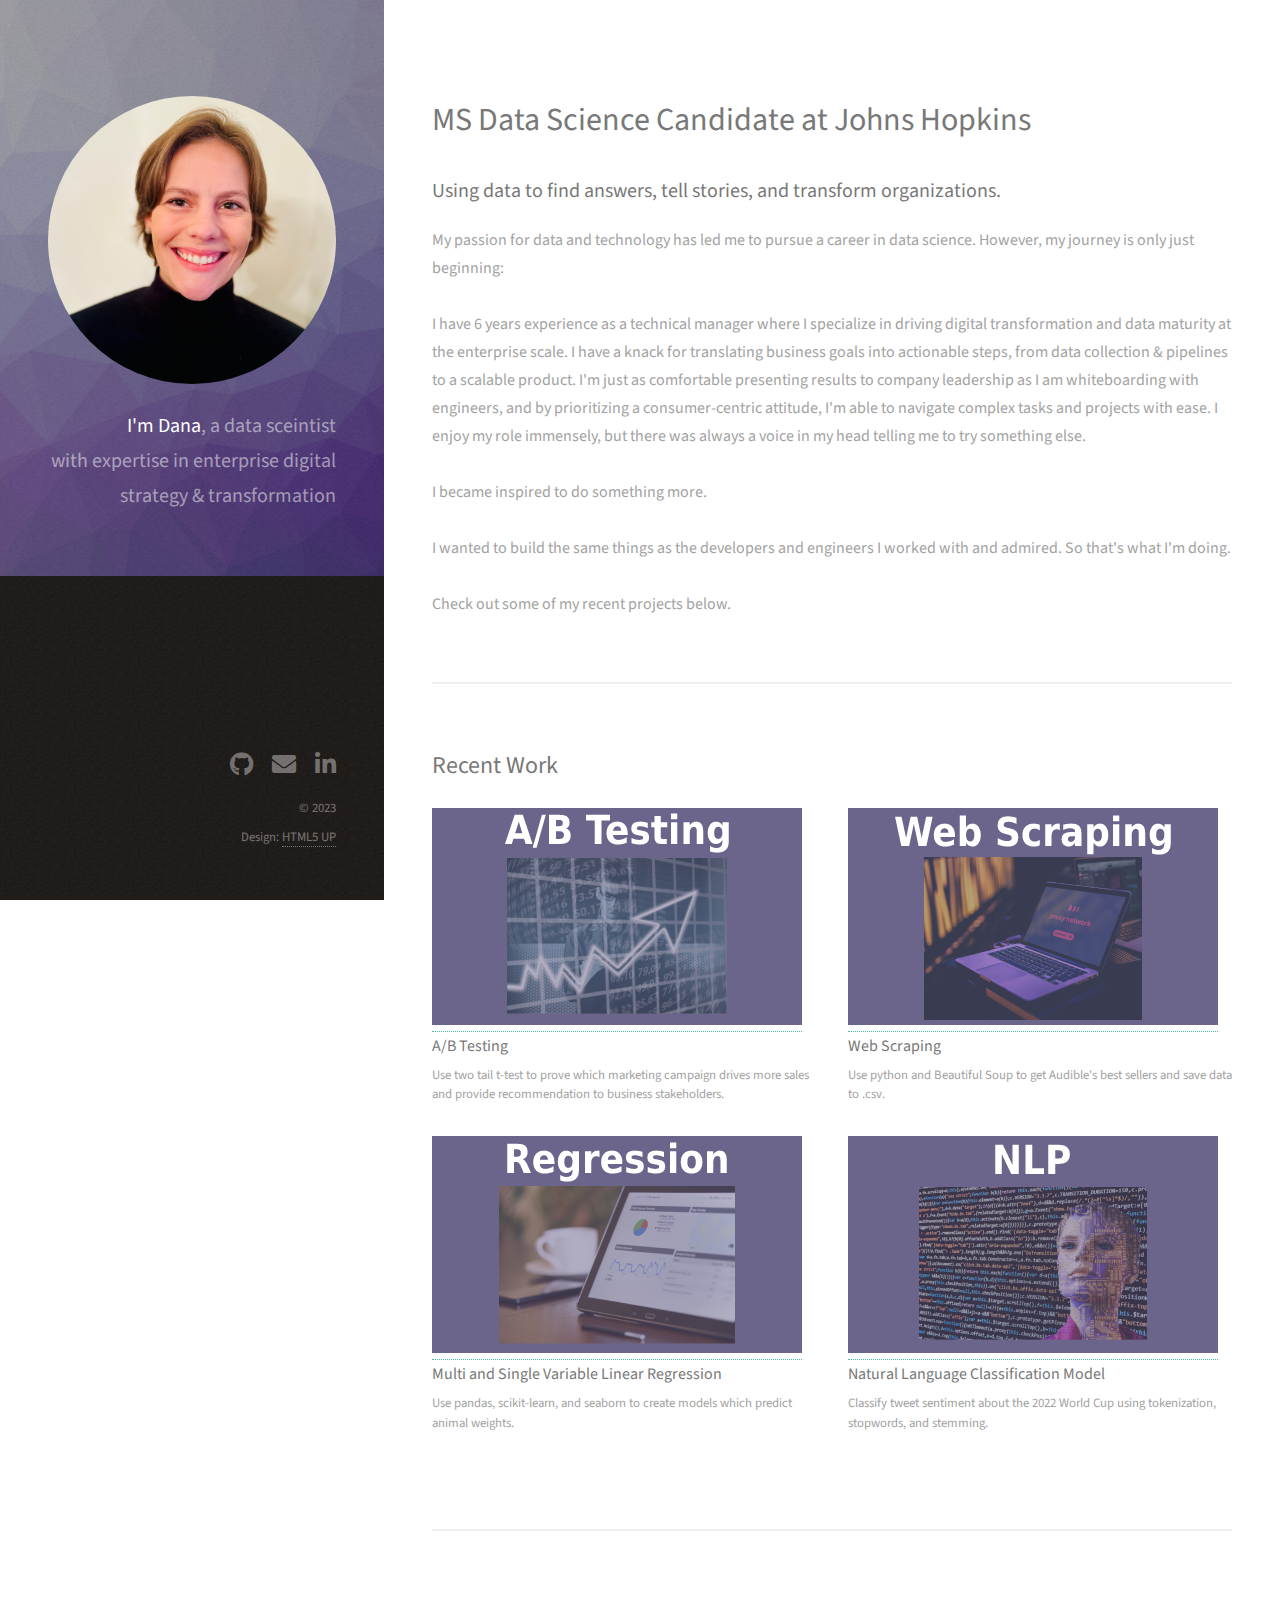
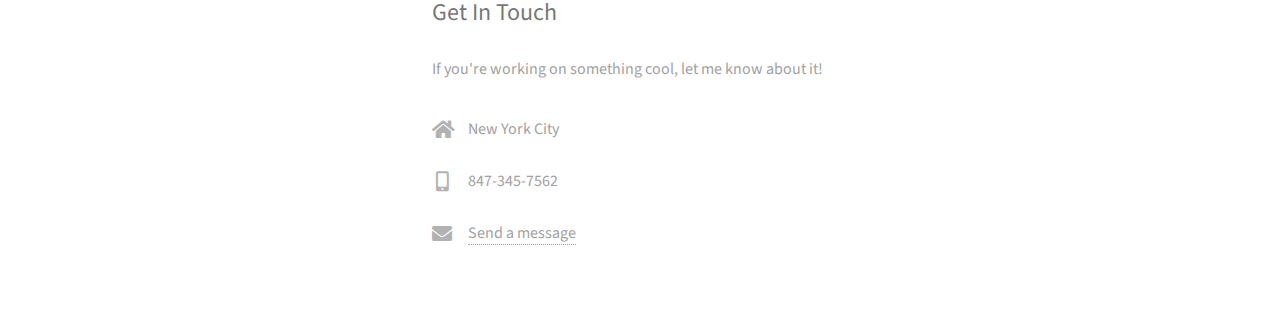
==== commit 96dd2bd2: "Update index.html" ====
--- a/index.html
+++ b/index.html
@@ -46,11 +46,14 @@
 							I wanted to build the same things as the developers and engineers I worked with and admired. So that's what I'm doing.
 							<br></br> 
 
-							Check out some of my recent projects below and for my full resume, click Learn More. 
+							Check out some of my recent projects below. 
 						</p>
+						<!--
 						<ul class="actions">
 							<li><a href="Dana.Andrea_2023.pdf" class="button">Learn More</a></li>
 						</ul>
+						-->
+
 					</section>
 
 				<!-- Two -->
@@ -486,4 +489,4 @@
 			<script src="assets/js/main.js"></script>
 
 	</body>
-</html>+</html>
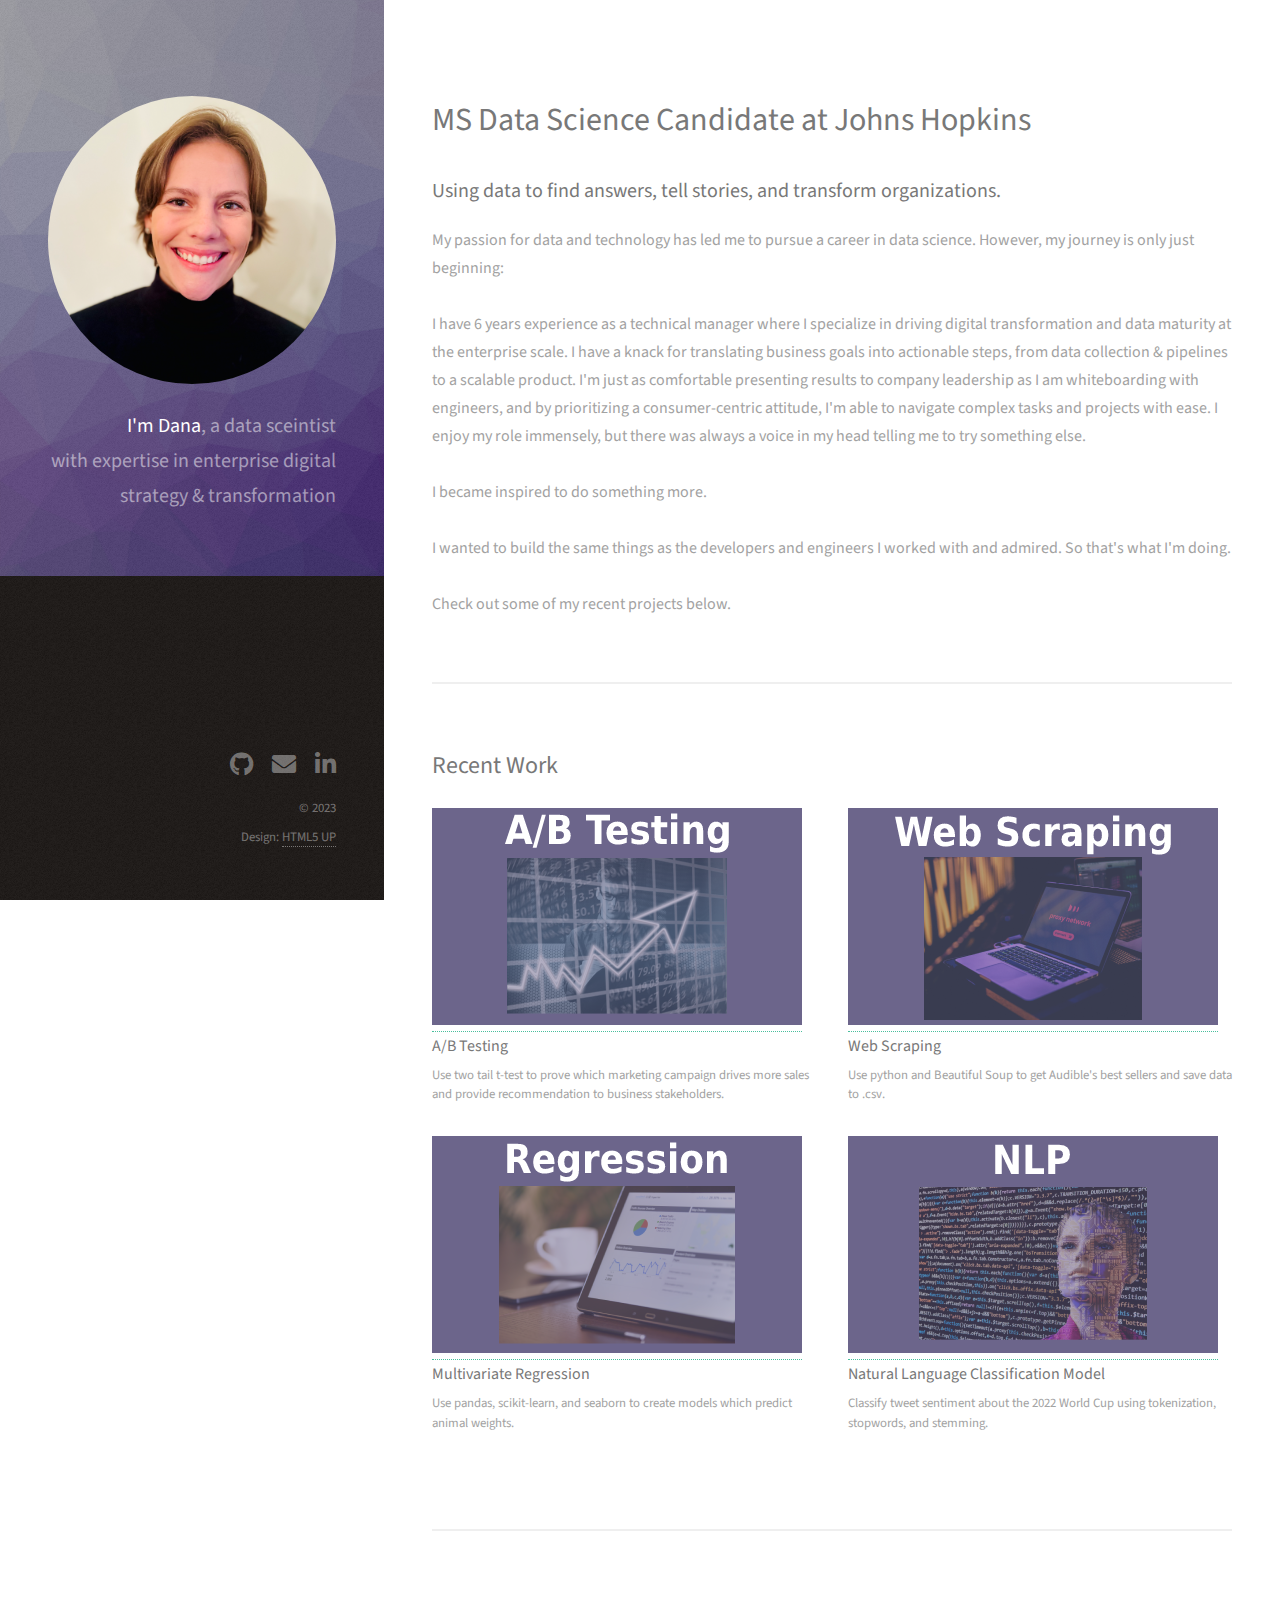
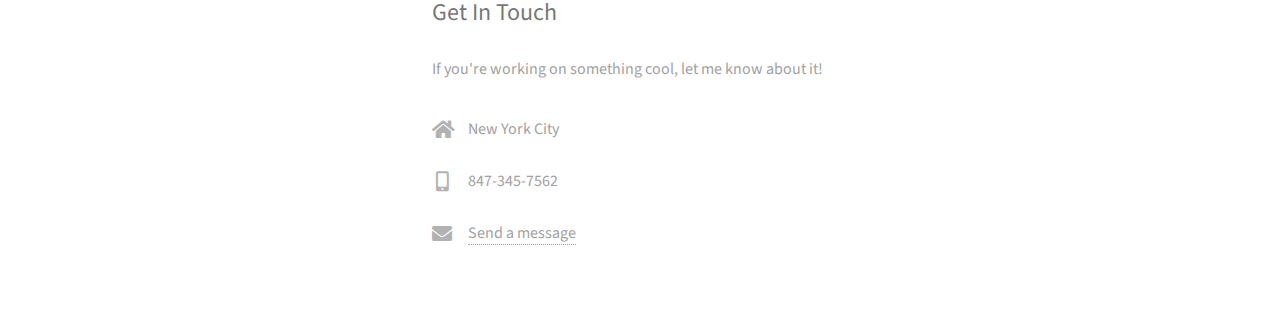
==== commit 4eb7eca3: "Update project link" ====
--- a/index.html
+++ b/index.html
@@ -61,7 +61,7 @@
 						<h2>Recent Work</h2>
 						<div class="row">
 							<article class="col-6 col-12-xsmall work-item">
-								<a href="https://github.com/dandrea1/a-b-testing" ><img src="images/thumbs/thumbnail_proj1.png" alt="" /></a>
+								<a href="https://github.com/dandrea1/a-b-testing/blob/main/AB%20Test%20for%20Different%20Promotional%20Campaigns%20in%20the%20Fast%20Food%20Industry.ipynb" ><img src="images/thumbs/thumbnail_proj1.png" alt="" /></a>
 								<h3>A/B Testing</h3>
 								<p>Use two tail t-test to prove which marketing campaign drives more sales and provide  recommendation to business stakeholders.</p>
 							</article>
@@ -71,8 +71,8 @@
 								<p>Use python and Beautiful Soup to get Audible's best sellers and save data to .csv.	</p>
 							</article>
 							<article class="col-6 col-12-xsmall work-item">
-								<a href="https://github.com/dandrea1/multivariable-regression-fish-weights"><img src="images/thumbs/thumbnail_proj3.png" alt="" /></a>
-								<h3>Multi and Single Variable Linear Regression</h3>
+								<a href="https://github.com/dandrea1/NYC-Property-Sales-Regression/blob/main/NYC%20Property%20Sales.ipynb"><img src="images/thumbs/thumbnail_proj3.png" alt="" /></a>
+								<h3>Multivariate Regression</h3>
 								<p>Use pandas, scikit-learn, and seaborn to create models which predict animal weights. </p>
 							</article>
 							<article class="col-6 col-12-xsmall work-item">
